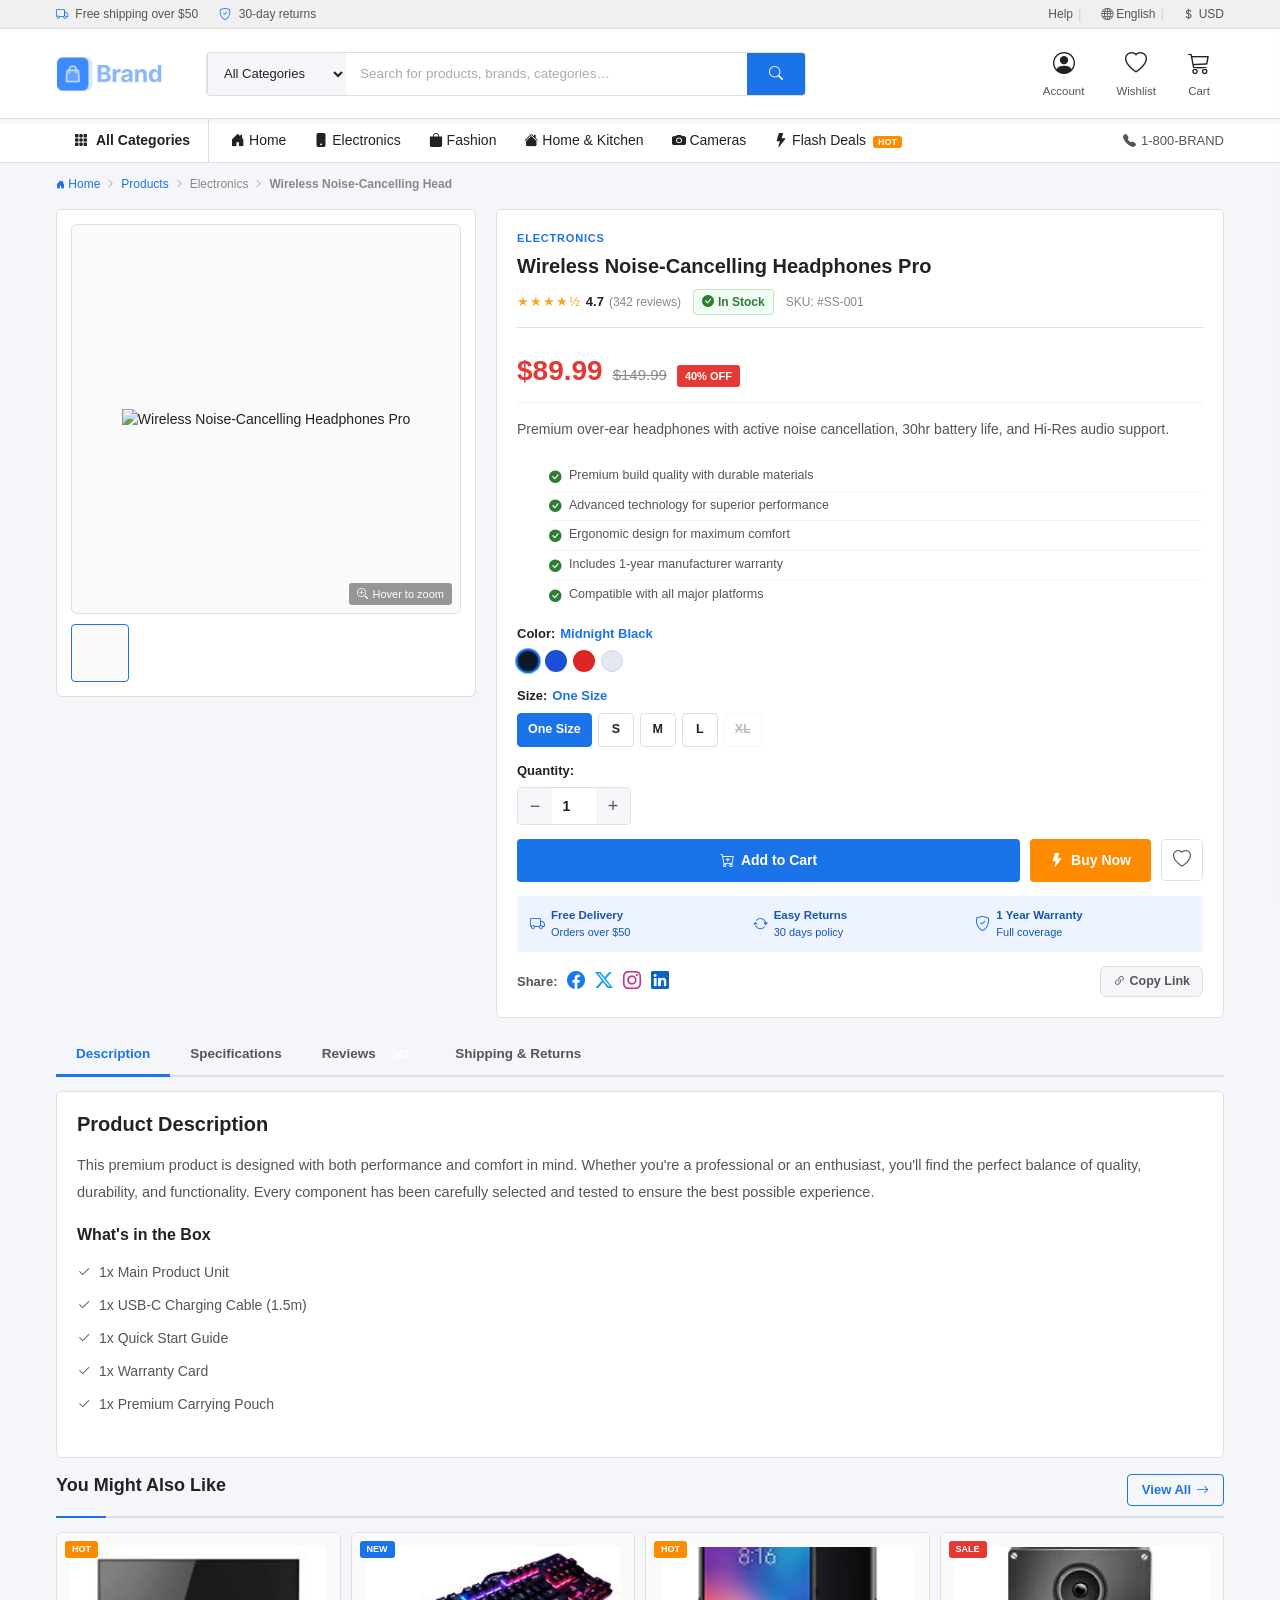
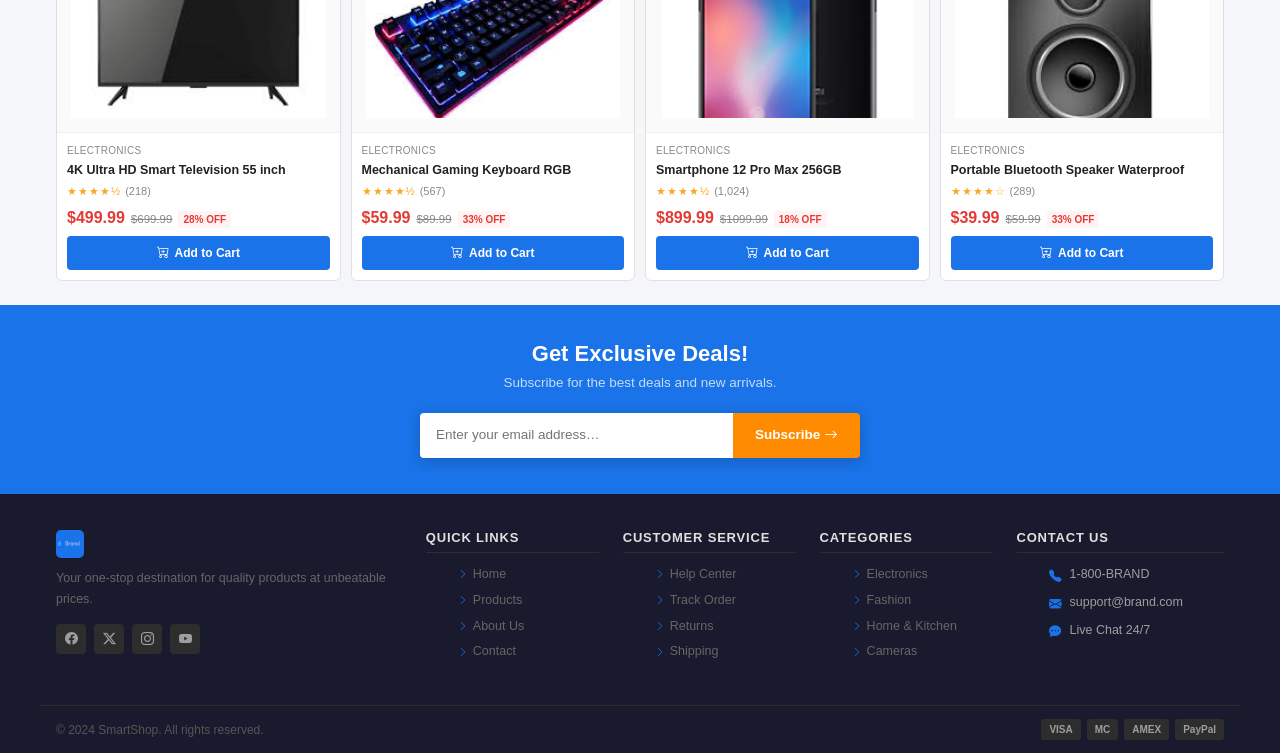
==== product-detail.html @ 27610cb1 "Initial eCommerce project upload" ====
<!DOCTYPE html>
<html lang="en">
<head>
  <meta charset="UTF-8" />
  <meta name="viewport" content="width=device-width, initial-scale=1.0" />
  <title>Product Detail – Brand</title>

  <link rel="stylesheet"
        href="https://cdn.jsdelivr.net/npm/bootstrap@5.3.2/dist/css/bootstrap.min.css" />
  <link rel="stylesheet"
        href="https://cdn.jsdelivr.net/npm/bootstrap-icons@1.11.3/font/bootstrap-icons.min.css" />
  <link rel="preconnect" href="https://fonts.googleapis.com" />
  <link href="https://fonts.googleapis.com/css2?family=Poppins:wght@700;800;900&family=Nunito:wght@400;500;600;700;800&display=swap"
        rel="stylesheet" />
  <link rel="stylesheet" href="css/style.css" />
</head>
<body data-page="detail">

  <!-- Toast & Cart Sidebar -->
  <div class="toast-container" id="toastContainer"></div>
  <div class="cart-overlay" id="cartOverlay"></div>
  <aside class="cart-sidebar" id="cartSidebar">
    <div class="cart-header">
      <h3><i class="bi bi-cart3"></i> Shopping Cart</h3>
      <button class="close-cart" id="closeCartBtn"><i class="bi bi-x-lg"></i></button>
    </div>
    <div class="cart-items" id="cartItems"></div>
    <div class="cart-footer">
      <div class="cart-subtotal">
        <span>Subtotal</span>
        <span id="cartSubtotal">$0.00</span>
      </div>
      <button class="checkout-btn"><i class="bi bi-lock-fill"></i> Secure Checkout</button>
      <button class="continue-shopping">← Continue Shopping</button>
    </div>
  </aside>

  <!-- TOP BAR -->
  <div class="top-bar">
    <div class="container-fluid">
      <div class="top-bar-left">
        <span><i class="bi bi-truck"></i> Free shipping over $50</span>
        <span><i class="bi bi-shield-check"></i> 30-day returns</span>
      </div>
      <div class="top-bar-right">
        <a href="#">Help</a>
        <span class="divider">|</span>
        <a href="#"><i class="bi bi-globe"></i> English</a>
        <span class="divider">|</span>
        <a href="#"><i class="bi bi-currency-dollar"></i> USD</a>
      </div>
    </div>
  </div>

  <!-- HEADER -->
  <header class="main-header">
    <div class="header-inner">
      <a href="index.html" class="logo">
         <img src="assets/icons/logo.png" alt="Brand"
           onerror="this.style.display='none'; this.nextElementSibling.style.display='flex';" />
      </a>
      <div class="header-search">
        <div class="search-wrap">
          <select class="search-category">
            <option>All Categories</option>
            <option>Electronics</option>
            <option>Fashion</option>
            <option>Home &amp; Kitchen</option>
          </select>
          <input type="text" id="headerSearch"
                 placeholder="Search for products, brands, categories…" />
          <button class="search-btn"><i class="bi bi-search"></i></button>
        </div>
      </div>
      <div class="header-actions">
        <a href="#" class="header-action-btn"><i class="bi bi-person-circle"></i><span>Account</span></a>
        <button class="header-action-btn" style="position:relative">
          <i class="bi bi-heart"></i><span>Wishlist</span>
          <span class="badge-count wishlist-count" style="display:none">0</span>
        </button>
        <button class="header-action-btn" id="cartBtn" style="position:relative">
          <i class="bi bi-cart3"></i><span>Cart</span>
          <span class="badge-count cart-count" style="display:none">0</span>
        </button>
      </div>
    </div>
  </header>

  <!-- NAV BAR -->
  <nav class="nav-bar">
    <div class="container-fluid">
      <div class="all-categories-btn"><i class="bi bi-grid-3x3-gap-fill"></i> All Categories</div>
      <div class="nav-links">
        <a href="index.html"><i class="bi bi-house-door-fill"></i> Home</a>
        <a href="products.html"><i class="bi bi-phone-fill"></i> Electronics</a>
        <a href="products.html"><i class="bi bi-bag-fill"></i> Fashion</a>
        <a href="products.html"><i class="bi bi-house-fill"></i> Home &amp; Kitchen</a>
        <a href="products.html"><i class="bi bi-camera-fill"></i> Cameras</a>
        <a href="products.html"><i class="bi bi-lightning-fill"></i> Flash Deals <span class="badge-new">HOT</span></a>
      </div>
      <div class="nav-bar-right">
        <i class="bi bi-telephone-fill"></i><span>1-800-BRAND</span>
      </div>
    </div>
  </nav>

  <!-- BREADCRUMB -->
  <div class="breadcrumb-wrap">
    <div class="breadcrumb">
      <a href="index.html"><i class="bi bi-house-door-fill"></i> Home</a>
      <i class="bi bi-chevron-right"></i>
      <a href="products.html">Products</a>
      <i class="bi bi-chevron-right"></i>
      <span id="detailCategory">Electronics</span>
      <i class="bi bi-chevron-right"></i>
      <span id="breadcrumbTitle" style="color:var(--text-dark);font-weight:600">Product</span>
    </div>
  </div>

  <!-- ================================================
       PRODUCT DETAIL LAYOUT
       ================================================ -->
  <div class="detail-layout">

    <!-- ======= LEFT: PRODUCT GALLERY ======= -->
    <div class="product-gallery">
      <!-- Main Image -->
      <div class="main-image-wrap">
        <img src="assets/product-1.png" alt="Product" id="mainProductImg" />
        <div class="zoom-hint"><i class="bi bi-zoom-in"></i> Hover to zoom</div>
      </div>
      <!--
        HOW TO USE REAL IMAGES:
        Replace the div#mainProductImg with:
        <img src="images/product-1.jpg" alt="Product" id="mainProductImg" />
        And thumb items too.
      -->

      <!-- Thumbnail Row -->
      <div class="thumb-item active" id="thumbMain">
    <img id="thumbImg" src="" alt="">
</div>
    </div>

    <!-- ======= RIGHT: PRODUCT INFO ======= -->
    <div class="product-info-panel">

      <!-- Category + Title -->
      <div class="detail-category" id="detailCategory">Electronics</div>
      <h1 class="detail-title" id="detailTitle">Loading product…</h1>

      <!-- Meta: Rating + Stock + SKU -->
      <div class="detail-meta">
        <div class="detail-rating">
          <span class="stars" id="detailStars">★★★★★</span>
          <strong class="rating-score" id="detailRatingScore">4.7</strong>
          <span class="rating-count" id="detailRatingCount">(342 reviews)</span>
        </div>
        <span class="in-stock-badge" id="stockBadge">
          <i class="bi bi-check-circle-fill"></i> In Stock
        </span>
        <span class="sku-text">SKU: #SS-001</span>
      </div>

      <!-- Price -->
      <div class="detail-price-wrap">
        <span class="detail-price" id="detailPrice">$89.99</span>
        <span class="detail-original" id="detailOriginal">$149.99</span>
        <span class="detail-discount-badge" id="detailDiscount">40% OFF</span>
      </div>

      <!-- Product Description -->
      <p id="detailDescription"
         style="font-size:14px;color:var(--text-mid);line-height:1.8;margin-bottom:20px">
        Premium product description loading…
      </p>

      <!-- Key Features -->
      <ul class="product-features">
        <li><i class="bi bi-check-circle-fill"></i> Premium build quality with durable materials</li>
        <li><i class="bi bi-check-circle-fill"></i> Advanced technology for superior performance</li>
        <li><i class="bi bi-check-circle-fill"></i> Ergonomic design for maximum comfort</li>
        <li><i class="bi bi-check-circle-fill"></i> Includes 1-year manufacturer warranty</li>
        <li><i class="bi bi-check-circle-fill"></i> Compatible with all major platforms</li>
      </ul>

      <!-- Color Options -->
      <div class="option-group">
        <div class="option-label">
          Color: <span>Midnight Black</span>
        </div>
        <div class="color-options">
          <div class="color-dot active" style="background:#0f172a" title="Midnight Black"></div>
          <div class="color-dot" style="background:#1d4ed8" title="Navy Blue"></div>
          <div class="color-dot" style="background:#dc2626" title="Cardinal Red"></div>
          <div class="color-dot" style="background:#e2e8f0;border:1px solid #cbd5e1" title="Pearl White"></div>
        </div>
      </div>

      <!-- Size Options -->
      <div class="option-group">
        <div class="option-label">Size: <span>One Size</span></div>
        <div class="size-options">
          <button class="size-btn active">One Size</button>
          <button class="size-btn">S</button>
          <button class="size-btn">M</button>
          <button class="size-btn">L</button>
          <button class="size-btn unavailable">XL</button>
        </div>
      </div>

      <!-- Quantity -->
      <div class="option-group">
        <div class="option-label">Quantity:</div>
        <div class="qty-selector">
          <button id="qtyMinus">−</button>
          <input type="number" class="qty-display" id="qtyDisplay" value="1" min="1" max="99" readonly />
          <button id="qtyPlus">+</button>
        </div>
      </div>

      <!-- Action Buttons -->
      <div class="detail-actions">
        <button class="btn-add-cart" id="detailAddToCart">
          <i class="bi bi-cart-plus"></i> Add to Cart
        </button>
        <button class="btn-buy-now">
          <i class="bi bi-lightning-fill"></i> Buy Now
        </button>
        <button class="btn-wishlist-detail" id="detailWishlist" data-wishlist="1" title="Add to Wishlist">
          <i class="bi bi-heart"></i>
        </button>
      </div>

      <!-- Delivery Info -->
      <div class="delivery-strip">
        <div class="delivery-item">
          <i class="bi bi-truck"></i>
          <div>
            <strong>Free Delivery</strong>
            <span>Orders over $50</span>
          </div>
        </div>
        <div class="delivery-item">
          <i class="bi bi-arrow-repeat"></i>
          <div>
            <strong>Easy Returns</strong>
            <span>30 days policy</span>
          </div>
        </div>
        <div class="delivery-item">
          <i class="bi bi-shield-check"></i>
          <div>
            <strong>1 Year Warranty</strong>
            <span>Full coverage</span>
          </div>
        </div>
      </div>

      <!-- Share -->
      <div style="display:flex;align-items:center;gap:10px;font-size:13px;color:var(--text-mid)">
        <span><strong>Share:</strong></span>
        <a href="#" style="color:#1877f2;font-size:18px"><i class="bi bi-facebook"></i></a>
        <a href="#" style="color:#1da1f2;font-size:18px"><i class="bi bi-twitter-x"></i></a>
        <a href="#" style="color:#c13584;font-size:18px"><i class="bi bi-instagram"></i></a>
        <a href="#" style="color:#0a66c2;font-size:18px"><i class="bi bi-linkedin"></i></a>
        <button onclick="navigator.clipboard.writeText(window.location.href); showToast('Link copied!','info')"
                style="margin-left:auto;border:1.5px solid var(--border);border-radius:6px;padding:5px 12px;font-size:12.5px;font-weight:600;color:var(--text-mid);background:var(--bg)">
          <i class="bi bi-link-45deg"></i> Copy Link
        </button>
      </div>

    </div><!-- /.product-info-panel -->
  </div><!-- /.detail-layout -->

  <!-- ================================================
       TABS: Description / Specs / Reviews
       ================================================ -->
  <div class="detail-tabs">
    <div class="tabs-nav">
      <button class="tab-btn active" data-target="tabDescription">Description</button>
      <button class="tab-btn" data-target="tabSpecs">Specifications</button>
      <button class="tab-btn" data-target="tabReviews">
        Reviews <span id="tabReviewBadge"
                      style="background:var(--primary);color:#fff;font-size:10px;padding:2px 7px;border-radius:10px;margin-left:5px">0</span>
      </button>
      <button class="tab-btn" data-target="tabShipping">Shipping &amp; Returns</button>
    </div>

    <!-- Description Tab -->
    <div class="tab-pane active" id="tabDescription">
      <h3 style="font-family:var(--font-display);font-size:20px;font-weight:800;margin-bottom:16px">
        Product Description
      </h3>
      <p id="descriptionFull"
         style="font-size:14.5px;color:var(--text-mid);line-height:1.9;margin-bottom:18px">
        This premium product is designed with both performance and comfort in mind.
        Whether you're a professional or an enthusiast, you'll find the perfect balance of
        quality, durability, and functionality. Every component has been carefully selected
        and tested to ensure the best possible experience.
      </p>
      <h4 style="font-size:16px;font-weight:800;margin-bottom:12px">What's in the Box</h4>
      <ul style="list-style:none;padding:0">
        <li style="padding:6px 0;font-size:14px;color:var(--text-mid);border-bottom:1px solid var(--border-light);display:flex;align-items:center;gap:8px">
          <i class="bi bi-check2" style="color:var(--success)"></i> 1x Main Product Unit
        </li>
        <li style="padding:6px 0;font-size:14px;color:var(--text-mid);border-bottom:1px solid var(--border-light);display:flex;align-items:center;gap:8px">
          <i class="bi bi-check2" style="color:var(--success)"></i> 1x USB-C Charging Cable (1.5m)
        </li>
        <li style="padding:6px 0;font-size:14px;color:var(--text-mid);border-bottom:1px solid var(--border-light);display:flex;align-items:center;gap:8px">
          <i class="bi bi-check2" style="color:var(--success)"></i> 1x Quick Start Guide
        </li>
        <li style="padding:6px 0;font-size:14px;color:var(--text-mid);border-bottom:1px solid var(--border-light);display:flex;align-items:center;gap:8px">
          <i class="bi bi-check2" style="color:var(--success)"></i> 1x Warranty Card
        </li>
        <li style="padding:6px 0;font-size:14px;color:var(--text-mid);display:flex;align-items:center;gap:8px">
          <i class="bi bi-check2" style="color:var(--success)"></i> 1x Premium Carrying Pouch
        </li>
      </ul>
    </div>

    <!-- Specifications Tab -->
    <div class="tab-pane" id="tabSpecs">
      <h3 style="font-family:var(--font-display);font-size:20px;font-weight:800;margin-bottom:16px">
        Technical Specifications
      </h3>
      <table class="spec-table">
        <tbody id="specsTableBody">
          <!-- Populated by JS -->
        </tbody>
      </table>
    </div>

    <!-- Reviews Tab -->
    <div class="tab-pane" id="tabReviews">
      <!-- Rating Summary -->
      <div class="reviews-summary">
        <div class="reviews-score">
          <div class="big-score">4.7</div>
          <div class="stars">★★★★★</div>
          <div class="total">342 reviews</div>
        </div>
        <div class="rating-bars">
          <div class="rating-bar-row">
            <span style="min-width:20px">5★</span>
            <div class="bar-track"><div class="bar-fill" style="width:72%"></div></div>
            <span>72%</span>
          </div>
          <div class="rating-bar-row">
            <span style="min-width:20px">4★</span>
            <div class="bar-track"><div class="bar-fill" style="width:18%"></div></div>
            <span>18%</span>
          </div>
          <div class="rating-bar-row">
            <span style="min-width:20px">3★</span>
            <div class="bar-track"><div class="bar-fill" style="width:6%;background:#f59e0b"></div></div>
            <span>6%</span>
          </div>
          <div class="rating-bar-row">
            <span style="min-width:20px">2★</span>
            <div class="bar-track"><div class="bar-fill" style="width:2%;background:#f59e0b"></div></div>
            <span>2%</span>
          </div>
          <div class="rating-bar-row">
            <span style="min-width:20px">1★</span>
            <div class="bar-track"><div class="bar-fill" style="width:2%;background:var(--danger)"></div></div>
            <span>2%</span>
          </div>
        </div>
        <div>
          <button style="background:var(--primary);color:#fff;padding:11px 22px;border-radius:8px;font-weight:800;font-size:14px;display:flex;align-items:center;gap:7px">
            <i class="bi bi-pencil-fill"></i> Write a Review
          </button>
        </div>
      </div>

      <!-- Review Cards -->
      <div class="review-card">
        <div class="reviewer-info">
          <div class="reviewer-avatar">AK</div>
          <div>
            <div class="reviewer-name">Ahmed Khan</div>
            <div class="reviewer-date">⭐⭐⭐⭐⭐ · January 15, 2024 · <span style="color:var(--success);font-size:12px"><i class="bi bi-check-circle-fill"></i> Verified Purchase</span></div>
          </div>
        </div>
        <p class="review-text">
          Absolutely love this product! The quality exceeded my expectations. Build quality is superb,
          performance is outstanding. Delivery was fast and packaging was excellent. Highly recommend
          to anyone looking for a reliable purchase. Will definitely buy again from SmartShop!
        </p>
      </div>
      <div class="review-card">
        <div class="reviewer-info">
          <div class="reviewer-avatar" style="background:var(--accent)">SA</div>
          <div>
            <div class="reviewer-name">Sara Ali</div>
            <div class="reviewer-date">⭐⭐⭐⭐⭐ · February 3, 2024 · <span style="color:var(--success);font-size:12px"><i class="bi bi-check-circle-fill"></i> Verified Purchase</span></div>
          </div>
        </div>
        <p class="review-text">
          Great value for money. I was skeptical at first but after using it for a few weeks,
          I can say it's worth every penny. The performance is consistent and the design is sleek.
          Customer support was also very helpful when I had questions.
        </p>
      </div>
      <div class="review-card">
        <div class="reviewer-info">
          <div class="reviewer-avatar" style="background:var(--success)">MR</div>
          <div>
            <div class="reviewer-name">Muhammad Raza</div>
            <div class="reviewer-date">⭐⭐⭐⭐☆ · March 12, 2024 · <span style="color:var(--success);font-size:12px"><i class="bi bi-check-circle-fill"></i> Verified Purchase</span></div>
          </div>
        </div>
        <p class="review-text">
          Very good product overall. Minor setup took a few minutes but after that it works
          perfectly. The battery life is impressive. Taking off one star because the accessories
          could be better, but the main product itself is excellent.
        </p>
      </div>
    </div>

    <!-- Shipping Tab -->
    <div class="tab-pane" id="tabShipping">
      <div style="display:grid;grid-template-columns:1fr 1fr;gap:24px">
        <div>
          <h4 style="font-weight:800;margin-bottom:14px;font-size:17px">
            <i class="bi bi-truck" style="color:var(--primary)"></i> Shipping Information
          </h4>
          <table style="width:100%;border-collapse:collapse;font-size:14px">
            <thead><tr style="background:var(--bg)">
              <th style="padding:10px;text-align:left;border:1px solid var(--border)">Method</th>
              <th style="padding:10px;text-align:left;border:1px solid var(--border)">Delivery Time</th>
              <th style="padding:10px;text-align:left;border:1px solid var(--border)">Cost</th>
            </tr></thead>
            <tbody>
              <tr>
                <td style="padding:10px;border:1px solid var(--border)">Standard</td>
                <td style="padding:10px;border:1px solid var(--border)">5–7 Business Days</td>
                <td style="padding:10px;border:1px solid var(--border);color:var(--success);font-weight:700">Free (over $50)</td>
              </tr>
              <tr>
                <td style="padding:10px;border:1px solid var(--border)">Express</td>
                <td style="padding:10px;border:1px solid var(--border)">2–3 Business Days</td>
                <td style="padding:10px;border:1px solid var(--border)">$9.99</td>
              </tr>
              <tr>
                <td style="padding:10px;border:1px solid var(--border)">Overnight</td>
                <td style="padding:10px;border:1px solid var(--border)">Next Business Day</td>
                <td style="padding:10px;border:1px solid var(--border)">$24.99</td>
              </tr>
            </tbody>
          </table>
        </div>
        <div>
          <h4 style="font-weight:800;margin-bottom:14px;font-size:17px">
            <i class="bi bi-arrow-repeat" style="color:var(--accent)"></i> Returns Policy
          </h4>
          <ul style="list-style:none;padding:0;font-size:14px;color:var(--text-mid)">
            <li style="padding:8px 0;border-bottom:1px solid var(--border-light);display:flex;align-items:flex-start;gap:8px">
              <i class="bi bi-check2-circle" style="color:var(--success);margin-top:2px"></i>
              30-day hassle-free return policy
            </li>
            <li style="padding:8px 0;border-bottom:1px solid var(--border-light);display:flex;align-items:flex-start;gap:8px">
              <i class="bi bi-check2-circle" style="color:var(--success);margin-top:2px"></i>
              Item must be unused and in original packaging
            </li>
            <li style="padding:8px 0;border-bottom:1px solid var(--border-light);display:flex;align-items:flex-start;gap:8px">
              <i class="bi bi-check2-circle" style="color:var(--success);margin-top:2px"></i>
              Free return shipping on defective items
            </li>
            <li style="padding:8px 0;display:flex;align-items:flex-start;gap:8px">
              <i class="bi bi-check2-circle" style="color:var(--success);margin-top:2px"></i>
              Refund processed within 5–7 business days
            </li>
          </ul>
        </div>
      </div>
    </div>
  </div>

  <!-- ================================================
       RELATED PRODUCTS
       ================================================ -->
  <div class="related-section">
    <div class="section-header">
      <h2 class="section-title">You Might Also Like</h2>
      <a href="products.html" class="view-all-btn">View All <i class="bi bi-arrow-right"></i></a>
    </div>
    <div class="products-grid cols-4" id="relatedProducts">
      <!-- Rendered by JS -->
    </div>
  </div>

  <!-- NEWSLETTER -->
  <section class="newsletter-section">
    <div class="newsletter-inner">
      <h2 class="newsletter-title">Get Exclusive Deals!</h2>
      <p class="newsletter-sub">Subscribe for the best deals and new arrivals.</p>
      <form class="newsletter-form" id="newsletterForm">
        <input type="email" placeholder="Enter your email address…" required />
        <button type="submit">Subscribe <i class="bi bi-arrow-right"></i></button>
      </form>
    </div>
  </section>

  <!-- FOOTER -->
  <footer>
    <div class="footer-grid">
      <div class="footer-col">
        <div class="footer-logo">
          <div class="logo-icon">
            <img src="assets/icons/logo.png" alt="Brand"
                 onerror="this.style.display='none'; this.nextElementSibling.style.display='flex';" />
          </div>
          
        </div>
        <p class="footer-desc">Your one-stop destination for quality products at unbeatable prices.</p>
        <div class="footer-social">
          <a href="#" class="social-btn"><i class="bi bi-facebook"></i></a>
          <a href="#" class="social-btn"><i class="bi bi-twitter-x"></i></a>
          <a href="#" class="social-btn"><i class="bi bi-instagram"></i></a>
          <a href="#" class="social-btn"><i class="bi bi-youtube"></i></a>
        </div>
      </div>
      <div class="footer-col">
        <h4>Quick Links</h4>
        <ul>
          <li><a href="index.html"><i class="bi bi-chevron-right"></i> Home</a></li>
          <li><a href="products.html"><i class="bi bi-chevron-right"></i> Products</a></li>
          <li><a href="#"><i class="bi bi-chevron-right"></i> About Us</a></li>
          <li><a href="#"><i class="bi bi-chevron-right"></i> Contact</a></li>
        </ul>
      </div>
      <div class="footer-col">
        <h4>Customer Service</h4>
        <ul>
          <li><a href="#"><i class="bi bi-chevron-right"></i> Help Center</a></li>
          <li><a href="#"><i class="bi bi-chevron-right"></i> Track Order</a></li>
          <li><a href="#"><i class="bi bi-chevron-right"></i> Returns</a></li>
          <li><a href="#"><i class="bi bi-chevron-right"></i> Shipping</a></li>
        </ul>
      </div>
      <div class="footer-col">
        <h4>Categories</h4>
        <ul>
          <li><a href="products.html"><i class="bi bi-chevron-right"></i> Electronics</a></li>
          <li><a href="products.html"><i class="bi bi-chevron-right"></i> Fashion</a></li>
          <li><a href="products.html"><i class="bi bi-chevron-right"></i> Home &amp; Kitchen</a></li>
          <li><a href="products.html"><i class="bi bi-chevron-right"></i> Cameras</a></li>
        </ul>
      </div>
      <div class="footer-col">
        <h4>Contact Us</h4>
        <ul class="footer-contact">
          <li><i class="bi bi-telephone-fill"></i><span>1-800-BRAND</span></li>
          <li><i class="bi bi-envelope-fill"></i><span>support@brand.com</span></li>
          <li><i class="bi bi-chat-dots-fill"></i><span>Live Chat 24/7</span></li>
        </ul>
      </div>
    </div>
    <div class="footer-bottom">
      <span>© 2024 SmartShop. All rights reserved.</span>
      <div class="footer-payment-icons">
        <span class="pay-icon">VISA</span>
        <span class="pay-icon">MC</span>
        <span class="pay-icon">AMEX</span>
        <span class="pay-icon">PayPal</span>
      </div>
    </div>
  </footer>

  <button class="back-to-top" id="backToTop" title="Back to top">
    <i class="bi bi-chevron-up"></i>
  </button>

  <script src="https://cdn.jsdelivr.net/npm/bootstrap@5.3.2/dist/js/bootstrap.bundle.min.js"></script>
  <script src="js/app.js"></script>
</body>
</html>
---- css/style.css ----
:root {
  --blue:         #1a73e8;
  --blue-dark:    #1557b0;
  --blue-nav:     #2563eb;
  --teal:         #00b0a0;
  --teal-dark:    #008f82;
  --orange:       #ff8c00;
  --orange-dark:  #e07800;
  --white:        #ffffff;
  --bg:           #f5f6fa;
  --border:       #e0e0e0;
  --text:         #222222;
  --text-mid:     #555555;
  --text-light:   #888888;
  --sidebar-bg:   #ffffff;
  --header-bg:    #ffffff;
  --nav-bg:       #ffffff;
  --footer-bg:    #1a1a2e;
  --shadow:       0 2px 8px rgba(0,0,0,0.10);
  --radius:       6px;
  --font:         'Segoe UI', Arial, sans-serif;
}

*, *::before, *::after { box-sizing: border-box; margin: 0; padding: 0; }
html { scroll-behavior: smooth; }
body {
  font-family: var(--font);
  background: var(--bg);
  color: var(--text);
  font-size: 14px;
  min-width: 1100px;
}
a { text-decoration: none; color: inherit; }
ul { list-style: none; }
img { max-width: 100%; display: block; }
button { cursor: pointer; border: none; background: none; font-family: inherit; }

/* ============================================================
   TOP BAR
   ============================================================ */
.top-bar {
  background: #f0f0f0;
  border-bottom: 1px solid var(--border);
  font-size: 12px;
  color: var(--text-mid);
  padding: 5px 0;
}
.top-bar .container-fluid {
  max-width: 1200px;
  margin: 0 auto;
  padding: 0 16px;
  display: flex;
  justify-content: space-between;
  align-items: center;
}
.top-bar-left span { margin-right: 18px; }
.top-bar-left i { color: var(--blue); margin-right: 4px; }
.top-bar-right a { color: var(--text-mid); margin-left: 14px; }
.top-bar-right a:hover { color: var(--blue); }
.top-bar-right .divider { color: #ccc; margin: 0 2px; }


/* ============================================================
   HEADER LOGO 
   ============================================================ */
.logo img {
  height: 40px;
  width: auto;
  object-fit: contain;
}
.logo-fallback {
  display: flex;
  align-items: center;
  gap: 8px;
  font-size: 22px;
  font-weight: 800;
  color: var(--blue);
}
.logo-fallback .logo-icon {
  background: var(--blue);
  color: #fff;
  width: 36px; height: 36px;
  border-radius: 8px;
  display: flex; align-items: center; justify-content: center;
  font-size: 18px;
}

/* Header action button image icons */
.header-action-btn img {
  width: 24px;
  height: 24px;
  object-fit: contain;
  margin-bottom: 2px;
}

/* ============================================================
   MAIN HEADER 
   ============================================================ */
.main-header {
  background: var(--white);
  border-bottom: 1px solid var(--border);
  position: sticky;
  top: 0;
  z-index: 1000;
  box-shadow: 0 2px 6px rgba(0,0,0,0.07);
}
.header-inner {
  max-width: 1200px;
  margin: 0 auto;
  padding: 12px 16px;
  display: flex;
  align-items: center;
  gap: 20px;
  min-height: 68px;
}

/* Logo */
.logo {
  display: flex;
  align-items: center;
  gap: 8px;
  font-size: 22px;
  font-weight: 800;
  color: var(--blue);
  white-space: nowrap;
  flex-shrink: 0;
  min-width: 130px;
}
.logo .logo-icon {
  background: var(--blue);
  color: #fff;
  width: 36px; height: 36px;
  border-radius: 8px;
  display: flex; align-items: center; justify-content: center;
  font-size: 18px;
}
/* If using brand image */
.logo img { height: 38px; width: auto; }

/* Search Bar — matches screenshot exactly */
.header-search {
  flex: 1;
  max-width: 600px;
}
.header-search .search-wrap {
  display: flex;
  border: 1.5px solid var(--border);
  border-radius: 4px;
  overflow: hidden;
  background: #fff;
}
.header-search .search-wrap:focus-within {
  border-color: var(--blue);
}
.header-search input {
  flex: 1;
  border: none;
  outline: none;
  padding: 0 14px;
  font-size: 13.5px;
  height: 42px;
  color: var(--text);
  background: #fff;
}
.header-search input::placeholder { color: #aaa; }
.header-search .search-category {
  border: none;
  border-left: 1px solid var(--border);
  background: #f5f6fa;
  padding: 0 12px;
  font-size: 13px;
  color: var(--text);
  outline: none;
  cursor: pointer;
  height: 42px;
  min-width: 120px;
}
.header-search .search-btn {
  background: var(--blue);
  color: #fff;
  font-size: 14px;
  font-weight: 600;
  padding: 0 22px;
  height: 42px;
  cursor: pointer;
  transition: background 0.2s;
  border: none;
  display: flex;
  align-items: center;
  gap: 6px;
}
.header-search .search-btn:hover { background: var(--blue-dark); }

/* Header right action icons */
.header-actions {
  display: flex;
  align-items: center;
  gap: 4px;
  flex-shrink: 0;
  margin-left: auto;
}
.header-action-btn {
  display: flex;
  flex-direction: column;
  align-items: center;
  color: var(--text-mid);
  padding: 6px 14px;
  border-radius: 4px;
  font-size: 11.5px;
  transition: background 0.15s, color 0.15s ;
  position: relative;
  cursor: pointer;
  gap: 3px;
  text-decoration: none;
  border: none;
  background: none;
}
.header-action-btn .hicon {
  font-size: 26px ;
  line-height: 1;
  color: #444;
}
.header-action-btn:hover { background: #f0f4ff; color: var(--blue); }
.header-action-btn i { font-size: 22px; color: var(--text); }
.header-action-btn:hover i { color: var(--blue); }
.header-action-btn .badge-count {
  position: absolute;
  top: 2px; right: 4px;
  background: var(--blue);
  color: #fff;
  font-size: 10px;
  min-width: 16px; height: 16px;
  border-radius: 50%;
  display: flex; align-items: center; justify-content: center;
  font-weight: 700;
}


.header-action-btn:hover .hicon { color: var(--blue); }
.header-action-btn span.label {
  font-size: 11.5px;
  color: var(--text-mid);
  font-weight: 500;
}

/* ============================================================
   NAV BAR
   ============================================================ */
.nav-bar {
  background: #ffffff;
  border-bottom: 1px solid var(--border);
}
.nav-bar .container-fluid {
  max-width: 1200px;
  margin: 0 auto;
  padding: 0 16px;
  display: flex;
  align-items: center;
}
.nav-bar .all-categories-btn {
  background:  #ffffff;
  color: var(--text);
  font-weight: 700;
  font-size: 14px;
  padding: 11px 18px;
  display: flex;
  align-items: center;
  gap: 8px;
  cursor: pointer;
  white-space: nowrap;
  border-right: 1px solid var(--border);
  transition: background 0.2s;
}
.nav-bar .all-categories-btn:hover {
  background: #f0f4ff;
  color: var(--blue);
}
.nav-links {
  display: flex;
  align-items: center;
  flex: 1;
  padding: 0 8px;
}
.nav-links a {
  color: var(--text);
  font-size: 14px;
  font-weight: 500;
  padding: 11px 14px;
  white-space: nowrap;
  transition: background 0.2s;
  border-radius: 2px;
}
.nav-links a:hover {  background: #f0f4ff;
  color: var(--blue); }
.nav-links a.active { color: #fff; background: rgba(255,255,255,0.15); }
.nav-links a .badge-new {
  background: var(--orange);
  color: #fff;
  font-size: 9px;
  padding: 1px 5px;
  border-radius: 3px;
  font-weight: 800;
  margin-left: 3px;
}
.nav-bar-right {
  color: var(--text-mid) ;
  font-size: 13px;
  display: flex;
  align-items: center;
  gap: 5px;
  white-space: nowrap;
}


/* ============================================================
   MAIN CONTENT AREA 
   ============================================================ */
.hero-section {
  max-width: 1200px;
  margin: 0 auto;
  padding: 0 16px;
  display: grid;
  grid-template-columns: 220px 1fr 200px;
  gap: 0;
  min-height: 380px;
  background: var(--bg);
}

/* ============================================================
   LEFT SIDEBAR  
   ============================================================ */
.categories-sidebar {
  background: #ffffff;
  border: none;
  border-right: 1px solid var(--border);
}
.categories-sidebar .cat-header {
  background: var(--blue);
  color: #fff;
  font-size: 13px;
  font-weight: 700;
  padding: 12px 16px;
  display: none;
  align-items: center;
  gap: 8px;
  border-bottom: 1px solid rgba(255,255,255,0.15);
}
.cat-list li a {
  display: flex;
  align-items: center;
  gap: 10px;
  padding: 11px 20px;
  font-size: 14px;
  color: var(--text);
  gap : 0;
  border-bottom: 1px solid #f5f5f5;
  transition: background 0.15s, color 0.15s;
}
.cat-list li a:hover {
  background: #f0f4ff;
  color: var(--blue);
}
.cat-list li a .cat-icon {
  font-size: 16px;
  width: 20px;
  text-align: center;
  flex-shrink: 0;
  display: none;
}
.cat-list li a .cat-label { flex: 1;
font-size: 14px }
.cat-list li a .cat-arrow {
  display: none;
  color: #ccc;
  font-size: 10px;
  margin-left: auto;
}


/* ============================================================
   HERO BANNER  
   ============================================================ */
.hero-banner {
  background: #ffffff;
  display: flex;
  align-items: center;
  justify-content: space-between;
  padding: 0;
  position: relative;
  overflow: hidden;
  cursor: pointer;
  min-height: 380px !important;
  border-top: 1px solid var(--border);
  border-bottom: 1px solid var(--border);
  align-items: stretch 
}


.hero-banner::after {
  display: none;
  content: '';
  position: absolute;
  inset: 0;
  background: linear-gradient(
    to right,
    rgba(255,255,255,0.82) 0%,
    rgba(255,255,255,0.55) 45%,
    rgba(255,255,255,0.0)  100%
  );
  z-index: 1;
  pointer-events: none;
  
}
.hero-banner::before {
  content: '';
  position: absolute;
  right: -40px; top: -40px;
  width: 260px; height: 260px;
  background: rgba(255,255,255,0.08);
  border-radius: 50%;
}

.hero-banner .hero-text {
  padding: 50px 40px;
  display: flex;
  flex-direction: column;
  align-items: flex-start;
  justify-content: center;
  width: 100%;
}
.hero-text { position: relative; z-index: 2; }
.hero-badge {
  display: inline-block;
  font-size: 15px;
  font-weight: 500;
  color: #444;
  letter-spacing: 2px;
  text-transform: uppercase;
  margin-bottom: 8px;
}
.hero-title {
  font-size: 42px;
  font-weight: 900;
  color: #111;
  line-height: 1.15;
  margin-bottom: 28px;
}
.hero-title .hero-sub-title {
  display: block;
  color: var(--blue-dark);
  font-size: 32px;
  font-style: italic;
}
.hero-sub {
  color: #333;
  font-size: 13.5px;
  margin-bottom: 24px;
}

.hero-cta {
  position: relative;
  z-index: 3;
  display: inline-flex;
  align-items: center;
  gap: 8px;
  background: rgba(255,255,255,0.92);
  color: #111;
  font-weight: 600;
  font-size: 15px;
  padding: 11px 30px;
  border-radius: 4px;
  border: 1.5px solid #bbb;
  cursor: pointer;
  transition: border-color 0.2s, background 0.2s;
  
}
.hero-cta:hover {
  border-color: var(--blue);
  color: var(--blue) ;
  background: #fff;
  box-shadow: 0 2px 10px rgba(0,0,0,0.15);
}
.hero-image {
  position: absolute;
  z-index: 0;
  flex-shrink: 0;
}
.hero-banner .hero-image {
  
  inset: 0;
  width: 100%;
  height: 100%;
  padding: 0;
  
}
.hero-image img {
  max-height: none;
  object-fit: cover;
  filter: drop-shadow(2px 6px 14px rgba(0,0,0,0.18));
  width: 100%;
  height: 100%;
  object-position: center right;
  display: block;
}
.hero-banner .hero-image img {
  width: 100%;
  height: 100%;
  max-height: none;
  object-fit: cover;
  object-position: center right;
  display: block;
}

.hero-img-placeholder {
  width: 200px; height: 200px;
  display: flex; align-items: center; justify-content: center;
  font-size: 90px;
  animation: floatY 3s ease-in-out infinite;
}
@keyframes floatY {
  0%, 100% { transform: translateY(0); }
  50%       { transform: translateY(-10px); }
}
.hero-dots {
  position: absolute;
  bottom: 14px; left: 50%;
  transform: translateX(-50%);
  display: none; gap: 6px;
}
.hero-dots .dot {
  width: 8px; height: 8px;
  border-radius: 50%;
  background: rgba(0,0,0,0.2);
  cursor: pointer;
}
.hero-dots .dot.active {
  background: var(--blue);
  width: 22px;
  border-radius: 4px;
}

/* ============================================================
   RIGHT PANEL  (login box + hot deals + new arrivals)
   ============================================================ */
.hero-right {
  display: flex;
  flex-direction: column;
  border: 1px solid var(--border);
  border-left: none;
}

/* Login Box */
.login-box {
  background: var(--white);
  padding: 16px;
  border-bottom: 1px solid var(--border);
  flex-shrink: 0;
}
.login-box .fb-btn {
  width: 100%;
  background: #1877f2;
  color: #fff;
  font-size: 13px;
  font-weight: 600;
  padding: 9px 12px;
  border-radius: 4px;
  display: flex;
  align-items: center;
  gap: 8px;
  justify-content: center;
  margin-bottom: 8px;
  cursor: pointer;
  transition: background 0.2s;
  border: none;
}
.login-box .fb-btn:hover { background: #145dbf; }
.login-box .login-btn {
  width: 100%;
  background: var(--white);
  color: var(--text);
  font-size: 13px;
  font-weight: 600;
  padding: 8px 12px;
  border-radius: 4px;
  border: 1.5px solid var(--border);
  cursor: pointer;
  transition: border-color 0.2s, background 0.2s;
  margin-bottom: 8px;
}
.login-box .login-btn:hover { border-color: var(--blue); background: #f0f4ff; }
.login-box .register-text {
  font-size: 11.5px;
  color: var(--text-light);
  text-align: center;
}
.login-box .register-text a { color: var(--blue); }

/* Hot Deals box (orange) */
.mini-banner {
  padding: 14px;
  flex: 1;
  position: relative;
  overflow: hidden;
  cursor: pointer;
  transition: filter 0.2s;
}
.mini-banner:hover { filter: brightness(1.05); }
.mini-banner-orange { background: var(--orange); }
.mini-banner-teal   { background: var(--teal); border-top: 1px solid rgba(255,255,255,0.2); }

.mini-banner .mb-label {
  font-size: 10px;
  font-weight: 800;
  text-transform: uppercase;
  letter-spacing: 1px;
  color: rgba(255,255,255,0.9);
  display: flex;
  align-items: center;
  gap: 5px;
  margin-bottom: 6px;
}
.mini-banner .mb-title {
  color: #fff;
  font-size: 14px;
  font-weight: 700;
  line-height: 1.3;
  margin-bottom: 8px;
}
.mini-banner .mb-link {
  color: rgba(255,255,255,0.9);
  font-size: 12px;
  text-decoration: underline;
  cursor: pointer;
}
.mini-banner .mb-icon {
  position: absolute;
  right: 8px; bottom: 4px;
  font-size: 34px;
  opacity: 0.2;
}

/* ============================================================
   TRUST/FEATURES BAR
   ============================================================ */
.features-bar {
  background: var(--white);
  border-top: 1px solid var(--border);
  border-bottom: 1px solid var(--border);
  padding: 12px 0;
}
.features-bar .container-fluid {
  max-width: 1200px;
  margin: 0 auto;
  padding: 0 16px;
  display: flex;
  justify-content: space-around;
  align-items: center;
}
.feature-item {
  display: flex;
  align-items: center;
  gap: 10px;
}
.feature-item .feat-icon {
  font-size: 26px;
  color: var(--blue);
}
.feature-item .feat-text strong {
  display: block;
  font-size: 13px;
  font-weight: 700;
  color: var(--text);
}
.feature-item .feat-text span {
  font-size: 11.5px;
  color: var(--text-light);
}
.feature-divider {
  width: 1px;
  height: 36px;
  background: var(--border);
}

/* ============================================================
   SECTION WRAPPERS
   ============================================================ */
.section-wrap {
  max-width: 1200px;
  margin: 18px auto 0;
  padding: 0 16px;
}
.section-header {
  display: flex;
  align-items: center;
  justify-content: space-between;
  margin-bottom: 14px;
  padding-bottom: 10px;
  border-bottom: 2px solid var(--border);
  position: relative;
}
.section-header::after {
  content: '';
  position: absolute;
  bottom: -2px; left: 0;
  width: 50px; height: 2px;
  background: var(--blue);
}
.section-title {
  font-size: 18px;
  font-weight: 700;
  color: var(--text);
}
.section-title::before { display: none; }
.view-all-btn {
  display: inline-flex;
  align-items: center;
  gap: 5px;
  color: var(--blue);
  font-size: 13px;
  font-weight: 600;
  padding: 5px 14px;
  border: 1.5px solid var(--blue);
  border-radius: 4px;
  transition: background 0.2s, color 0.2s;
}
.view-all-btn:hover { background: var(--blue); color: #fff; }

/* Category tabs */
.category-tabs {
  display: flex;
  gap: 4px;
  align-items: center;
}
.cat-tab {
  padding: 5px 12px;
  border-radius: 3px;
  font-size: 12.5px;
  font-weight: 600;
  cursor: pointer;
  border: 1.5px solid var(--border);
  color: var(--text-mid);
  background: var(--white);
  transition: all 0.15s;
}
.cat-tab:hover  { border-color: var(--blue); color: var(--blue); }
.cat-tab.active { background: var(--blue); border-color: var(--blue); color: #fff; }

/* ============================================================
   PRODUCT GRID & CARDS
   ============================================================ */
.products-grid {
  display: grid;
  grid-template-columns: repeat(5, 1fr);
  gap: 10px;
}
.products-grid.cols-4 { grid-template-columns: repeat(4, 1fr); }
.products-grid.cols-3 { grid-template-columns: repeat(3, 1fr); }

.product-card {
  background: var(--white);
  border: 1px solid var(--border);
  border-radius: var(--radius);
  overflow: hidden;
  display: flex;
  flex-direction: column;
  transition: box-shadow 0.2s, border-color 0.2s, transform 0.2s;
  position: relative;
  cursor: pointer;
}
.product-card:hover {
  box-shadow: 0 4px 18px rgba(0,0,0,0.12);
  border-color: #b0c4f5;
  transform: translateY(-3px);
}
.card-badges {
  position: absolute;
  top: 8px; left: 8px;
  display: flex;
  flex-direction: column;
  gap: 3px;
  z-index: 2;
}
.card-badge {
  font-size: 9px;
  font-weight: 700;
  padding: 2px 7px;
  border-radius: 3px;
  text-transform: uppercase;
}
.badge-sale { background: #e53935; color: #fff; }
.badge-new  { background: var(--blue); color: #fff; }
.badge-hot  { background: var(--orange); color: #fff; }
.badge-out  { background: #9e9e9e; color: #fff; }

.wishlist-btn {
  position: absolute;
  top: 8px; right: 8px;
  z-index: 2;
  width: 28px; height: 28px;
  background: #fff;
  border-radius: 50%;
  border: 1px solid var(--border);
  display: flex; align-items: center; justify-content: center;
  font-size: 13px;
  color: #ccc;
  transition: all 0.2s;
  opacity: 0;
  box-shadow: var(--shadow);
}
.product-card:hover .wishlist-btn { opacity: 1; }
.wishlist-btn:hover, .wishlist-btn.active { color: #e53935; border-color: #e53935; opacity: 1; }

.card-image {
  background: #fafafa;
  aspect-ratio: 1/1;
  width: 100% !important;
  height: 200px !important;
  padding: 0 !important;
  display: flex !important; align-items: center !important; justify-content: center !important;
  padding: 14px !important;
  border-bottom: 1px solid #f0f0f0;
  overflow: hidden !important;
}
.card-image img {
  width: 100% !important;
  height: 100% !important;
  max-height: none !important;
  object-fit: cover !important;
  object-position: center !important;
  display: block !important;
  transition: transform 0.3s ease;
}
.product-card:hover .card-image img { transform: scale(1.06); }
.img-placeholder {
  background: #f8f8f8;
  font-size: 60px ;
  color: #ddd;
  width: 100%; height: 200px;
  display: flex; align-items: center; justify-content: center-;
  transition: transform 0.3s;
}
.product-card:hover .img-placeholder { transform: scale(1.06); }

.card-body {
  padding: 10px 10px 6px;
  flex: 1;
  display: flex;
  flex-direction: column;
  gap: 4px;
}
.card-category {
  font-size: 10px;
  color: var(--text-light);
  text-transform: uppercase;
  letter-spacing: 0.3px;
}
.card-title {
  font-size: 12.5px;
  font-weight: 600;
  color: var(--text);
  line-height: 1.4;
  display: -webkit-box;
  -webkit-line-clamp: 2;
  -webkit-box-orient: vertical;
  overflow: hidden;
}
.card-rating {
  display: flex;
  align-items: center;
  gap: 4px;
  font-size: 11px;
}
.stars { color: #f9a825; letter-spacing: 1px; font-size: 11px; }
.rating-count { color: var(--text-light); }
.card-price {
  display: flex;
  align-items: baseline;
  gap: 6px;
  margin-top: 2px;
}
.price-current {
  font-size: 16px;
  font-weight: 800;
  color: #e53935;
}
.price-original {
  font-size: 11.5px;
  color: var(--text-light);
  text-decoration: line-through;
}
.price-discount {
  font-size: 10px;
  color: #e53935;
  font-weight: 700;
  background: #fff3f3;
  padding: 1px 5px;
  border-radius: 3px;
}
.card-footer-action { padding: 0 10px 10px; }
.add-to-cart-btn {
  width: 100%;
  background: var(--blue);
  color: #fff;
  font-size: 12px;
  font-weight: 700;
  padding: 8px 0;
  border-radius: 4px;
  display: flex; align-items: center; justify-content: center;
  gap: 6px;
  transition: background 0.2s;
  border: none;
}
.add-to-cart-btn:hover { background: var(--blue-dark); }
.add-to-cart-btn.added { background: #2e7d32; }
.add-to-cart-btn.out-of-stock { background: #bdbdbd; cursor: not-allowed; }

/* ============================================================
   PROMO BANNERS
   ============================================================ */
.promo-grid {
  display: grid;
  grid-template-columns: 1fr 1fr 1fr;
  gap: 12px;
}
.promo-banner {
  border-radius: var(--radius);
  padding: 20px;
  display: flex;
  justify-content: space-between;
  align-items: center;
  overflow: hidden;
  position: relative;
  min-height: 110px;
  cursor: pointer;
  transition: transform 0.2s, box-shadow 0.2s;
}
.promo-banner:hover { transform: translateY(-2px); box-shadow: 0 6px 20px rgba(0,0,0,0.12); }
.promo-banner-1 { background: linear-gradient(135deg, #1557b0, #1a73e8); }
.promo-banner-2 { background: linear-gradient(135deg, #b71c1c, #e53935); }
.promo-banner-3 { background: linear-gradient(135deg, #1b5e20, #2e7d32); }
.promo-text { position: relative; z-index: 1; }
.promo-label { color: rgba(255,255,255,0.75); font-size: 10px; text-transform: uppercase; letter-spacing: 1px; font-weight: 700; margin-bottom: 4px; }
.promo-title { color: #fff; font-size: 17px; font-weight: 800; line-height: 1.2; margin-bottom: 8px; }
.promo-cta { display: inline-flex; align-items: center; gap: 5px; background: rgba(255,255,255,0.2); color: #fff; font-size: 12px; font-weight: 700; padding: 5px 12px; border-radius: 3px; border: 1px solid rgba(255,255,255,0.35); transition: background 0.2s; }
.promo-cta:hover { background: rgba(255,255,255,0.35); }
.promo-icon { font-size: 50px; opacity: 0.22; position: absolute; right: 10px; bottom: -4px; }

.wide-promo { display: grid; grid-template-columns: 1fr 1fr; gap: 12px; }
.wide-promo-card {
  border-radius: var(--radius);
  padding: 24px 28px;
  display: flex;
  justify-content: space-between;
  align-items: center;
  position: relative;
  overflow: hidden;
  min-height: 130px;
  cursor: pointer;
  transition: transform 0.2s, box-shadow 0.2s;
}
.wide-promo-card:hover { transform: translateY(-2px); box-shadow: 0 6px 20px rgba(0,0,0,0.12); }
.wide-promo-card-1 { background: linear-gradient(135deg, #e65100, #ff6d00); }
.wide-promo-card-2 { background: linear-gradient(135deg, #0d47a1, #1976d2); }
.wide-promo-card .wp-label { color: rgba(255,255,255,0.7); font-size: 11px; text-transform: uppercase; letter-spacing: 1px; font-weight: 600; margin-bottom: 5px; }
.wide-promo-card .wp-title { color: #fff; font-size: 20px; font-weight: 800; line-height: 1.2; margin-bottom: 12px; }
.wide-promo-card .wp-cta { background: rgba(255,255,255,0.2); color: #fff; font-weight: 800; font-size: 12.5px; padding: 8px 16px; border-radius: 4px; display: inline-flex; align-items: center; gap: 6px; border: 1.5px solid rgba(255,255,255,0.4); transition: background 0.2s; }
.wide-promo-card .wp-cta:hover { background: rgba(255,255,255,0.35); }
.wide-promo-card .wp-img { font-size: 65px; opacity: 0.2; position: absolute; right: 18px; top: 50%; transform: translateY(-50%); }

/* ============================================================
   NEWSLETTER
   ============================================================ */
.newsletter-section {
  background: var(--blue);
  padding: 36px 0;
  margin-top: 24px;
}
.newsletter-inner {
  max-width: 580px;
  margin: 0 auto;
  text-align: center;
  padding: 0 16px;
}
.newsletter-title { font-size: 22px; font-weight: 800; color: #fff; margin-bottom: 6px; }
.newsletter-sub { color: rgba(255,255,255,0.75); font-size: 13.5px; margin-bottom: 20px; }
.newsletter-form {
  display: flex;
  border-radius: 4px;
  overflow: hidden;
  max-width: 440px;
  margin: 0 auto;
  box-shadow: 0 3px 14px rgba(0,0,0,0.2);
}
.newsletter-form input {
  flex: 1; border: none; outline: none;
  padding: 12px 16px; font-size: 13.5px;
  background: #fff; color: var(--text);
}
.newsletter-form button {
  background: var(--orange); color: #fff;
  font-weight: 800; font-size: 13.5px;
  padding: 12px 22px; white-space: nowrap;
  transition: background 0.2s; border: none; cursor: pointer;
}
.newsletter-form button:hover { background: var(--orange-dark); }
.newsletter-note { color: rgba(255,255,255,0.45); font-size: 11px; margin-top: 10px; }

/* ============================================================
   FOOTER
   ============================================================ */
footer {
  background: var(--footer-bg);
  color: #9e9e9e;
  padding-top: 36px;
  margin-top: 0;
}
.footer-grid {
  display: grid;
  grid-template-columns: 2fr 1fr 1fr 1fr 1.2fr;
  gap: 24px;
  max-width: 1200px;
  margin: 0 auto;
  padding: 0 16px 28px;
}
.footer-col .footer-logo {
  display: flex; align-items: center; gap: 8px;
  color: #fff; font-size: 18px; font-weight: 800; margin-bottom: 10px;
}
.footer-col .footer-logo .logo-icon {
  background: var(--blue); width: 28px; height: 28px;
  border-radius: 5px; display: flex; align-items: center; justify-content: center; font-size: 14px;
}
.footer-desc { font-size: 12.5px; line-height: 1.7; color: #666; margin-bottom: 14px; }
.footer-social { display: flex; gap: 8px; }
.social-btn {
  width: 30px; height: 30px; border-radius: 4px;
  background: #2d2d2d; color: #9e9e9e;
  display: flex; align-items: center; justify-content: center;
  font-size: 13px; transition: background 0.2s, color 0.2s;
}
.social-btn:hover { background: var(--blue); color: #fff; }
.footer-col h4 {
  color: #e0e0e0; font-size: 13px; font-weight: 700;
  margin-bottom: 12px; text-transform: uppercase;
  letter-spacing: 0.8px; padding-bottom: 7px; border-bottom: 1px solid #2d2d2d;
}
.footer-col ul li { margin-bottom: 7px; }
.footer-col ul li a { color: #666; font-size: 12.5px; transition: color 0.15s; display: flex; align-items: center; gap: 5px; }
.footer-col ul li a:hover { color: #e0e0e0; }
.footer-col ul li a i { font-size: 10px; color: var(--blue); }
.footer-contact li { display: flex; gap: 8px; align-items: flex-start; margin-bottom: 9px; font-size: 12.5px; }
.footer-contact li i { color: var(--blue); margin-top: 2px; flex-shrink: 0; }
.footer-bottom {
  border-top: 1px solid #2d2d2d; padding: 13px 16px;
  display: flex; justify-content: space-between; align-items: center;
  max-width: 1200px; margin: 0 auto; font-size: 12px; color: #555;
}
.footer-payment-icons { display: flex; gap: 6px; align-items: center; }
.pay-icon { background: #2d2d2d; border-radius: 3px; padding: 3px 8px; font-size: 10px; font-weight: 700; color: #9e9e9e; }

/* ============================================================
   CART SIDEBAR
   ============================================================ */
.cart-overlay {
  position: fixed; inset: 0; background: rgba(0,0,0,0.45);
  z-index: 2000; opacity: 0; pointer-events: none; transition: opacity 0.3s;
}
.cart-overlay.active { opacity: 1; pointer-events: all; }
.cart-sidebar {
  position: fixed; top: 0; right: -380px;
  width: 360px; height: 100vh;
  background: var(--white); z-index: 2001;
  display: flex; flex-direction: column;
  box-shadow: -4px 0 20px rgba(0,0,0,0.14);
  transition: right 0.3s ease;
}
.cart-sidebar.open { right: 0; }
.cart-header {
  display: flex; justify-content: space-between; align-items: center;
  padding: 14px 16px; background: var(--blue);
  border-bottom: 2px solid var(--blue-dark);
}
.cart-header h3 { font-size: 16px; font-weight: 800; color: #fff; display: flex; align-items: center; gap: 7px; }
.close-cart {
  width: 30px; height: 30px; border-radius: 50%;
  background: rgba(255,255,255,0.15); color: #fff;
  display: flex; align-items: center; justify-content: center; font-size: 16px;
  transition: background 0.2s; cursor: pointer;
}
.close-cart:hover { background: rgba(255,255,255,0.28); }
.cart-items { flex: 1; overflow-y: auto; padding: 12px 14px; }
.cart-empty { text-align: center; padding: 44px 20px; color: var(--text-light); }
.cart-empty i { font-size: 42px; opacity: 0.3; display: block; margin-bottom: 10px; }
.cart-item { display: flex; gap: 10px; padding: 10px 0; border-bottom: 1px solid #f0f0f0; align-items: flex-start; }
.cart-item-img { width: 56px; height: 56px; border-radius: 5px; background: var(--bg); display: flex; align-items: center; justify-content: center; font-size: 22px; flex-shrink: 0; border: 1px solid var(--border); }
.cart-item-info { flex: 1; }
.cart-item-name { font-size: 12.5px; font-weight: 600; color: var(--text); margin-bottom: 3px; }
.cart-item-price { font-size: 14px; font-weight: 800; color: #e53935; }
.cart-item-qty { display: flex; align-items: center; gap: 6px; margin-top: 5px; }
.qty-btn { width: 22px; height: 22px; border: 1px solid var(--border); border-radius: 3px; display: flex; align-items: center; justify-content: center; font-size: 14px; font-weight: 700; color: var(--text-mid); cursor: pointer; background: var(--bg); transition: all 0.15s; }
.qty-btn:hover { border-color: var(--blue); color: var(--blue); }
.qty-val { font-size: 13px; font-weight: 700; min-width: 18px; text-align: center; }
.remove-item { color: #ccc; font-size: 14px; cursor: pointer; padding: 3px; transition: color 0.15s; }
.remove-item:hover { color: #e53935; }
.cart-footer { padding: 12px 14px; border-top: 1px solid var(--border); background: #fafafa; }
.cart-subtotal { display: flex; justify-content: space-between; margin-bottom: 10px; font-size: 14px; font-weight: 700; }
.cart-subtotal span:last-child { font-size: 17px; font-weight: 800; color: #e53935; }
.checkout-btn { width: 100%; background: var(--blue); color: #fff; font-weight: 800; font-size: 14px; padding: 11px; border-radius: 4px; display: flex; align-items: center; justify-content: center; gap: 7px; transition: background 0.2s; cursor: pointer; border: none; }
.checkout-btn:hover { background: var(--blue-dark); }
.continue-shopping { display: block; text-align: center; color: var(--blue); font-size: 12.5px; font-weight: 600; margin-top: 8px; cursor: pointer; }

/* ============================================================
   TOAST
   ============================================================ */
.toast-container { position: fixed; bottom: 22px; right: 22px; z-index: 9999; display: flex; flex-direction: column; gap: 8px; pointer-events: none; }
.toast { background: #222; color: #fff; padding: 10px 16px; border-radius: 5px; font-size: 13px; font-weight: 600; display: flex; align-items: center; gap: 8px; box-shadow: 0 4px 18px rgba(0,0,0,0.18); animation: slideIn 0.3s ease, fadeOut 0.4s ease 2.4s forwards; pointer-events: all; }
.toast.success { border-left: 3px solid #2e7d32; }
.toast.info    { border-left: 3px solid var(--blue); }
.toast i { font-size: 16px; }
.toast.success i { color: #66bb6a; }
.toast.info    i { color: #64b5f6; }
@keyframes slideIn  { from { transform: translateX(70px); opacity: 0; } to { transform: translateX(0); opacity: 1; } }
@keyframes fadeOut  { to { opacity: 0; transform: translateY(6px); } }

/* ============================================================
   PRODUCT LISTING PAGE
   ============================================================ */
.page-hero {
  background: linear-gradient(135deg, #1557b0, var(--blue));
  padding: 24px 16px;
  color: #fff;
  display: flex;
  align-items: center;
  justify-content: space-between;
  max-width: 100%;
}
.page-hero h1 { font-size: 22px; font-weight: 800; margin-bottom: 4px; }
.page-hero p  { color: rgba(255,255,255,0.75); font-size: 13px; }

.shop-layout {
  max-width: 1200px;
  margin: 16px auto;
  padding: 0 16px;
  display: grid;
  grid-template-columns: 215px 1fr;
  gap: 16px;
  align-items: start;
}
.filter-sidebar {
  background: var(--white);
  border-radius: var(--radius);
  border: 1px solid var(--border);
  overflow: hidden;
  position: sticky;
  top: 72px;
}
.filter-header { background: var(--blue); color: #fff; padding: 11px 15px; font-size: 13px; font-weight: 700; display: flex; align-items: center; gap: 7px; }
.filter-section { padding: 12px 14px; border-bottom: 1px solid #f3f3f3; }
.filter-section h5 { font-size: 12.5px; font-weight: 700; color: var(--text); text-transform: uppercase; letter-spacing: 0.5px; margin-bottom: 9px; display: flex; justify-content: space-between; align-items: center; cursor: pointer; }
.filter-section h5 i { color: var(--text-light); font-size: 11px; }
.filter-option { display: flex; align-items: center; gap: 8px; margin-bottom: 6px; cursor: pointer; }
.filter-option input[type="checkbox"] { width: 14px; height: 14px; accent-color: var(--blue); cursor: pointer; }
.filter-option label { font-size: 12.5px; color: var(--text-mid); cursor: pointer; flex: 1; display: flex; justify-content: space-between; }
.filter-option label span { color: var(--text-light); font-size: 11px; }
.color-options { display: flex; flex-wrap: wrap; gap: 6px; }
.color-dot { width: 22px; height: 22px; border-radius: 50%; cursor: pointer; border: 2px solid transparent; transition: all 0.15s; }
.color-dot:hover, .color-dot.active { border-color: var(--blue); transform: scale(1.15); }
.price-range input[type="range"] { width: 100%; accent-color: var(--blue); margin: 6px 0; }
.price-labels { display: flex; justify-content: space-between; font-size: 12px; color: var(--text-mid); }
.clear-filters { width: calc(100% - 28px); margin: 10px 14px; background: var(--bg); color: var(--text-mid); border: 1px solid var(--border); border-radius: 4px; padding: 7px; font-size: 12.5px; font-weight: 600; transition: all 0.15s; cursor: pointer; }
.clear-filters:hover { border-color: #e53935; color: #e53935; }

.shop-toolbar { background: var(--white); border-radius: var(--radius); border: 1px solid var(--border); padding: 10px 14px; display: flex; align-items: center; justify-content: space-between; margin-bottom: 12px; }
.shop-toolbar .results-text { font-size: 12.5px; color: var(--text-mid); }
.shop-toolbar .results-text strong { color: var(--text); }
.toolbar-right { display: flex; align-items: center; gap: 10px; }
.sort-select { border: 1px solid var(--border); border-radius: 4px; padding: 6px 10px; font-size: 12.5px; color: var(--text); outline: none; cursor: pointer; background: var(--bg); }
.sort-select:focus { border-color: var(--blue); }
.view-toggle { display: flex; gap: 3px; }
.view-btn { width: 30px; height: 30px; border-radius: 4px; background: var(--bg); border: 1px solid var(--border); color: var(--text-light); display: flex; align-items: center; justify-content: center; font-size: 14px; cursor: pointer; transition: all 0.15s; }
.view-btn.active { background: var(--blue); border-color: var(--blue); color: #fff; }

.pagination-wrap { display: flex; justify-content: center; align-items: center; gap: 5px; margin-top: 22px; padding-bottom: 12px; }
.page-btn { min-width: 32px; height: 32px; border-radius: 4px; border: 1px solid var(--border); background: var(--white); color: var(--text-mid); font-size: 13px; font-weight: 600; display: flex; align-items: center; justify-content: center; cursor: pointer; transition: all 0.15s; padding: 0 6px; }
.page-btn:hover { border-color: var(--blue); color: var(--blue); }
.page-btn.active { background: var(--blue); border-color: var(--blue); color: #fff; }
.page-btn:disabled { opacity: 0.38; cursor: default; }

/* ============================================================
   PRODUCT DETAIL PAGE
   ============================================================ */
.breadcrumb-wrap { max-width: 1200px; margin: 0 auto; padding: 12px 16px 0; }
.breadcrumb { display: flex; align-items: center; gap: 6px; font-size: 12px; color: var(--text-light); }
.breadcrumb a { color: var(--blue); }
.breadcrumb a:hover { color: var(--blue-dark); }
.breadcrumb i { font-size: 9px; }
.page-hero .breadcrumb, .page-hero .breadcrumb a { color: rgba(255,255,255,0.7); }

.detail-layout { max-width: 1200px; margin: 16px auto; padding: 0 16px; display: grid; grid-template-columns: 420px 1fr; gap: 20px; align-items: start; }
.product-gallery { background: var(--white); border-radius: var(--radius); border: 1px solid var(--border); padding: 14px; position: sticky; top: 72px; }
.main-image-wrap { background: #fafafa; border-radius: var(--radius); aspect-ratio: 1/1; display: flex; align-items: center; justify-content: center; margin-bottom: 10px; overflow: hidden; position: relative; border: 1px solid var(--border); }
.main-image-wrap img { max-height: 300px; object-fit: contain; transition: transform 0.3s; }
.main-image-wrap:hover img { transform: scale(1.05); }
.main-img-placeholder { font-size: 100px; color: #ddd; }
.zoom-hint { position: absolute; bottom: 8px; right: 8px; background: rgba(0,0,0,0.4); color: #fff; font-size: 11px; padding: 3px 8px; border-radius: 3px; display: flex; align-items: center; gap: 4px; }
.thumb-row { display: flex; gap: 7px; justify-content: center; }
.thumb-item { width: 58px; height: 58px; border-radius: 4px; border: 1.5px solid var(--border); background: #fafafa; display: flex; align-items: center; justify-content: center; font-size: 20px; cursor: pointer; transition: border-color 0.15s; }
.thumb-item.active, .thumb-item:hover { border-color: var(--blue); }

.product-info-panel { background: var(--white); border-radius: var(--radius); border: 1px solid var(--border); padding: 20px; }
.detail-category { font-size: 11px; color: var(--blue); font-weight: 700; text-transform: uppercase; letter-spacing: 0.8px; margin-bottom: 6px; }
.detail-title { font-size: 20px; font-weight: 800; color: var(--text); line-height: 1.3; margin-bottom: 10px; }
.detail-meta { display: flex; align-items: center; gap: 12px; margin-bottom: 12px; flex-wrap: wrap; padding-bottom: 12px; border-bottom: 1px solid var(--border); }
.detail-rating { display: flex; align-items: center; gap: 5px; }
.detail-rating .stars { font-size: 13px; }
.detail-rating .rating-score { font-weight: 800; font-size: 13px; }
.detail-rating .rating-count { color: var(--text-light); font-size: 12px; }
.in-stock-badge { display: flex; align-items: center; gap: 4px; background: #f0fdf4; color: #2e7d32; font-size: 12px; font-weight: 700; padding: 3px 8px; border-radius: 3px; border: 1px solid #c8e6c9; }
.sku-text { color: var(--text-light); font-size: 12px; }
.detail-price-wrap { display: flex; align-items: baseline; gap: 10px; margin-bottom: 14px; padding: 10px 0; border-bottom: 1px solid #f0f0f0; }
.detail-price { font-size: 28px; font-weight: 800; color: #e53935; }
.detail-original { font-size: 15px; color: var(--text-light); text-decoration: line-through; }
.detail-discount-badge { background: #e53935; color: #fff; font-size: 11px; font-weight: 700; padding: 3px 8px; border-radius: 3px; }

.option-group { margin-bottom: 14px; }
.option-label { font-size: 13px; font-weight: 700; color: var(--text); margin-bottom: 7px; display: flex; align-items: center; gap: 5px; }
.option-label span { color: var(--blue); }
.size-options { display: flex; gap: 6px; flex-wrap: wrap; }
.size-btn { min-width: 36px; height: 34px; border-radius: 4px; border: 1.5px solid var(--border); background: var(--white); color: var(--text); font-size: 12.5px; font-weight: 600; cursor: pointer; padding: 0 10px; transition: all 0.15s; }
.size-btn:hover { border-color: var(--blue); color: var(--blue); }
.size-btn.active { background: var(--blue); border-color: var(--blue); color: #fff; }
.size-btn.unavailable { opacity: 0.3; cursor: not-allowed; text-decoration: line-through; }

.qty-selector { display: flex; align-items: center; border: 1.5px solid var(--border); border-radius: 4px; overflow: hidden; width: fit-content; }
.qty-selector button { width: 34px; height: 36px; background: var(--bg); font-size: 18px; color: var(--text-mid); display: flex; align-items: center; justify-content: center; cursor: pointer; border: none; transition: background 0.15s; }
.qty-selector button:hover { background: var(--blue); color: #fff; }
.qty-selector .qty-display { width: 44px; height: 36px; text-align: center; border: none; outline: none; font-size: 14px; font-weight: 700; color: var(--text); background: #fff; }

.detail-actions { display: flex; gap: 10px; margin-bottom: 14px; flex-wrap: wrap; }
.btn-add-cart { flex: 1; background: var(--blue); color: #fff; font-weight: 800; font-size: 14px; padding: 11px 16px; border-radius: 4px; display: flex; align-items: center; justify-content: center; gap: 7px; transition: background 0.2s; cursor: pointer; border: none; }
.btn-add-cart:hover { background: var(--blue-dark); }
.btn-buy-now { background: var(--orange); color: #fff; font-weight: 800; font-size: 14px; padding: 11px 20px; border-radius: 4px; display: flex; align-items: center; justify-content: center; gap: 7px; transition: background 0.2s; cursor: pointer; border: none; }
.btn-buy-now:hover { background: var(--orange-dark); }
.btn-wishlist-detail { width: 42px; height: 42px; border-radius: 4px; border: 1.5px solid var(--border); background: var(--white); color: var(--text-mid); font-size: 18px; display: flex; align-items: center; justify-content: center; transition: all 0.15s; cursor: pointer; }
.btn-wishlist-detail:hover, .btn-wishlist-detail.active { border-color: #e53935; color: #e53935; background: #fff3f3; }

.product-features { list-style: none; margin-bottom: 14px; }
.product-features li { display: flex; align-items: flex-start; gap: 7px; font-size: 12.5px; color: var(--text-mid); padding: 4px 0; border-bottom: 1px solid #f5f5f5; }
.product-features li:last-child { border: none; }
.product-features li i { color: #2e7d32; margin-top: 2px; flex-shrink: 0; }

.delivery-strip { display: grid; grid-template-columns: 1fr 1fr 1fr; gap: 8px; background: #eef4ff; border-radius: 4px; padding: 11px 13px; margin-bottom: 14px; }
.delivery-item { display: flex; align-items: center; gap: 6px; font-size: 11px; color: #1557b0; }
.delivery-item i { font-size: 15px; color: var(--blue); flex-shrink: 0; }
.delivery-item strong { display: block; font-size: 11.5px; }

.detail-tabs { max-width: 1200px; margin: 16px auto 0; padding: 0 16px; }
.tabs-nav { display: flex; border-bottom: 2px solid var(--border); margin-bottom: 14px; }
.tab-btn { padding: 10px 20px; font-size: 13.5px; font-weight: 700; color: var(--text-mid); cursor: pointer; border-bottom: 3px solid transparent; margin-bottom: -2px; transition: all 0.15s; background: none; border-top: none; border-left: none; border-right: none; }
.tab-btn:hover { color: var(--blue); }
.tab-btn.active { color: var(--blue); border-bottom-color: var(--blue); }
.tab-pane { display: none; }
.tab-pane.active { display: block; background: var(--white); border-radius: var(--radius); border: 1px solid var(--border); padding: 20px; }
.spec-table { width: 100%; border-collapse: collapse; }
.spec-table tr { border-bottom: 1px solid #f3f3f3; }
.spec-table td { padding: 9px 12px; font-size: 13px; }
.spec-table td:first-child { font-weight: 700; color: var(--text); width: 36%; background: #fafafa; }
.spec-table td:last-child { color: var(--text-mid); }

.reviews-summary { display: flex; gap: 24px; align-items: center; margin-bottom: 18px; }
.reviews-score { text-align: center; background: var(--blue); color: #fff; padding: 14px 20px; border-radius: 7px; min-width: 85px; }
.reviews-score .big-score { font-size: 38px; font-weight: 900; line-height: 1; }
.reviews-score .stars { font-size: 12px; margin: 4px 0 2px; }
.reviews-score .total { font-size: 11px; opacity: 0.8; }
.rating-bars { flex: 1; }
.rating-bar-row { display: flex; align-items: center; gap: 8px; font-size: 12px; margin-bottom: 5px; }
.rating-bar-row .bar-track { flex: 1; height: 7px; background: var(--border); border-radius: 3px; overflow: hidden; }
.rating-bar-row .bar-fill { height: 100%; background: #f9a825; border-radius: 3px; }
.review-card { border-bottom: 1px solid #f5f5f5; padding: 13px 0; }
.review-card:last-child { border: none; }
.reviewer-info { display: flex; align-items: center; gap: 10px; margin-bottom: 6px; }
.reviewer-avatar { width: 34px; height: 34px; border-radius: 50%; background: var(--blue); color: #fff; display: flex; align-items: center; justify-content: center; font-weight: 800; font-size: 12px; flex-shrink: 0; }
.reviewer-name { font-weight: 700; font-size: 13px; }
.reviewer-date { font-size: 11px; color: var(--text-light); }
.review-text { font-size: 13px; color: var(--text-mid); line-height: 1.7; }

.related-section { max-width: 1200px; margin: 16px auto 24px; padding: 0 16px; }

/* Back to top */
.back-to-top { position: fixed; bottom: 22px; left: 22px; width: 36px; height: 36px; border-radius: 4px; background: var(--blue); color: #fff; display: flex; align-items: center; justify-content: center; font-size: 16px; cursor: pointer; box-shadow: var(--shadow); opacity: 0; pointer-events: none; transition: opacity 0.3s, transform 0.2s; z-index: 999; }
.back-to-top.visible { opacity: 1; pointer-events: all; }
.back-to-top:hover { transform: translateY(-2px); }

/* ============================================================
   HERO SECTION OVERRIDES 
   ============================================================ */

/* Hero banner */
.hero-banner {
  background: #ffffff;
  border: none;
  border-top: 1px solid var(--border);
  border-bottom: 1px solid var(--border);
}

/* Hero text */
.hero-badge {
  color: var(--text-mid);
  font-size: 14px;
  font-weight: 500;
  letter-spacing: 0.5px;
  text-transform: none;
  margin-bottom: 6pX;
}
.hero-title {
  font-size: 38px;
  font-weight: 800;
  color: var(--text);
  margin-bottom: 24px;
}
/* Learn more button */
.hero-cta {
  background: var(--white) ;
  color: var(--text);
  border: 1.5px solid #c0c0c0;
  font-size: 14px ;
  padding: 10px 28px;
  border-radius: 4px;
  font-weight: 600;
  box-shadow: none;
  transition: border-color 0.2s, background 0.2s;
}
.hero-cta:hover {
  border-color: var(--blue);
  background: #f0f4ff;
}

/* Hero image  */
.hero-image {
  display: flex;
  align-items: center;
  justify-content: flex-end;
  padding-right: 0;
}
.hero-image img {
  max-height: 340px;
  width: auto;
  object-fit: contain;
}
.hero-img-placeholder {
  font-size: 100px;
  width: 220px;
  height: 220px;
  display: flex;
  align-items: center;
  justify-content: center;
  animation: none;
}

/* ============================================================
   RIGHT PANEL 
   ============================================================ */
.hero-right {
  display: flex;
  flex-direction: column;
  background: #ffffff;
  border-left: 1px solid var(--border);
}

/* User greeting box */
.login-box {
  padding: 16px 14px;
  border-bottom: 1px solid var(--border);
}
.user-greet {
  display: flex;
  align-items: center;
  gap: 10px;
  margin-bottom: 14px;
}
.user-avatar-icon {
  font-size: 42px;
  color: #c0c0c0;
  line-height: 1;
}
.user-avatar-img {
  width: 46px;
  height: 46px;
  border-radius: 50%;
  object-fit: cover;
}
.user-greet-text strong {
  display: block;
  font-size: 14px;
  font-weight: 700;
  color: var(--text);
}
.user-greet-text span {
  font-size: 12px;
  color: var(--text-light);
}

/* Join now button — solid blue */
.join-btn {
  width: 100%;
  background: var(--blue);
  color: #fff;
  font-size: 14px;
  font-weight: 600;
  padding: 9px 12px;
  border-radius: 4px;
  border: none;
  cursor: pointer;
  margin-bottom: 8px;
  transition: background 0.2s;
}
.join-btn:hover { background: var(--blue-dark); }

/* Log in button — outlined */
.login-btn-outline {
  width: 100%;
  background: #ffffff;
  color: var(--text);
  font-size: 14px;
  font-weight: 500;
  padding: 8px 12px;
  border-radius: 4px;
  border: 1.5px solid var(--border);
  cursor: pointer;
  transition: border-color 0.2s;
}
.login-btn-outline:hover { border-color: var(--blue); color: var(--blue); }

/* Mini banners (orange & teal) */
.mini-banner {
  flex: 1;
  padding: 18px 16px;
  cursor: pointer;
  transition: filter 0.2s;
  position: relative;
  overflow: hidden;
  min-height: 90px;
  display: flex;
  align-items: flex-start;
}
.mini-banner:hover { filter: brightness(1.05); }
.mini-banner-orange { background: #ff8c00; }
.mini-banner-teal   { background: #00b0a0; }
.mini-banner .mb-label  { display: none; } /* Hide label, show only title */
.mini-banner .mb-title {
  color: #ffffff;
  font-size: 15px;
  font-weight: 700;
  line-height: 1.5;
}
.mini-banner .mb-link   { display: none; }
.mini-banner .mb-icon   { display: none; }
.mini-banner .mb-img {
  position: absolute;
  right: 0; top: 0;
  height: 100%;
  object-fit: cover;
  opacity: 0.35;
}
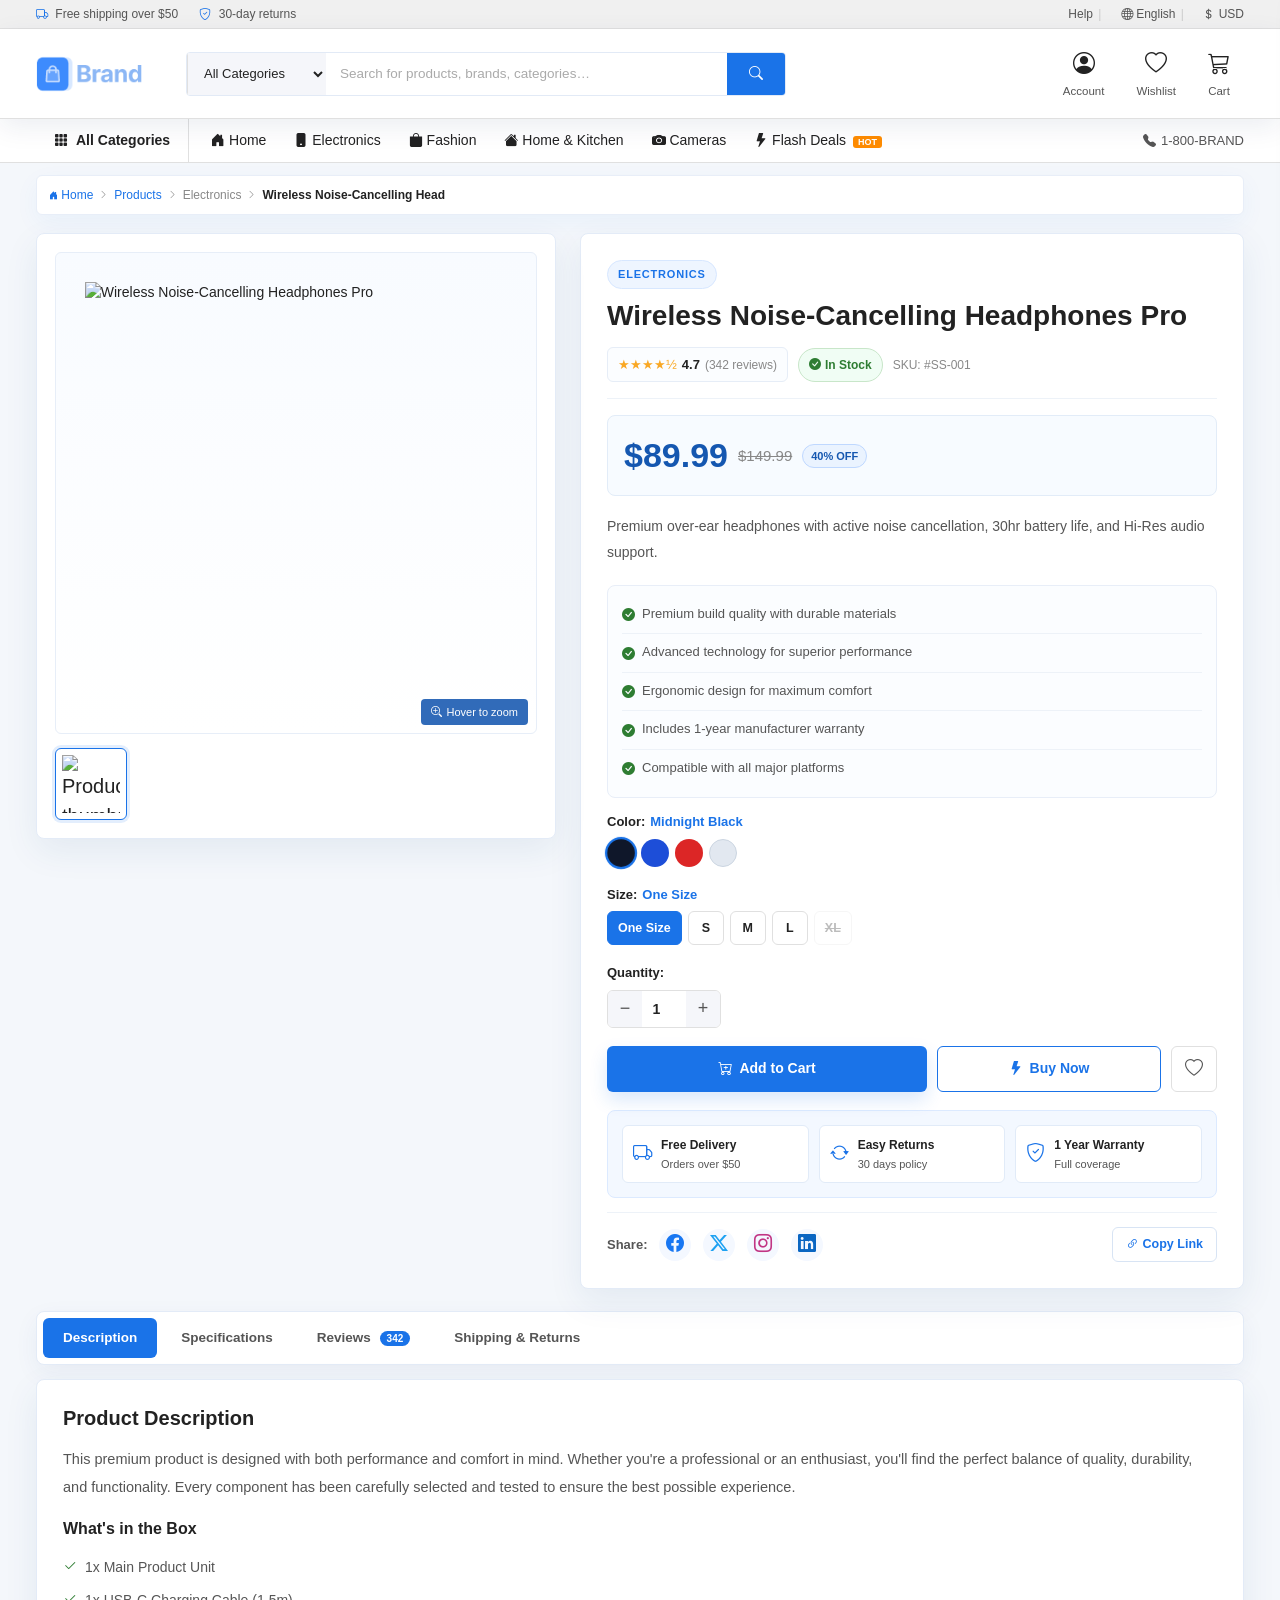
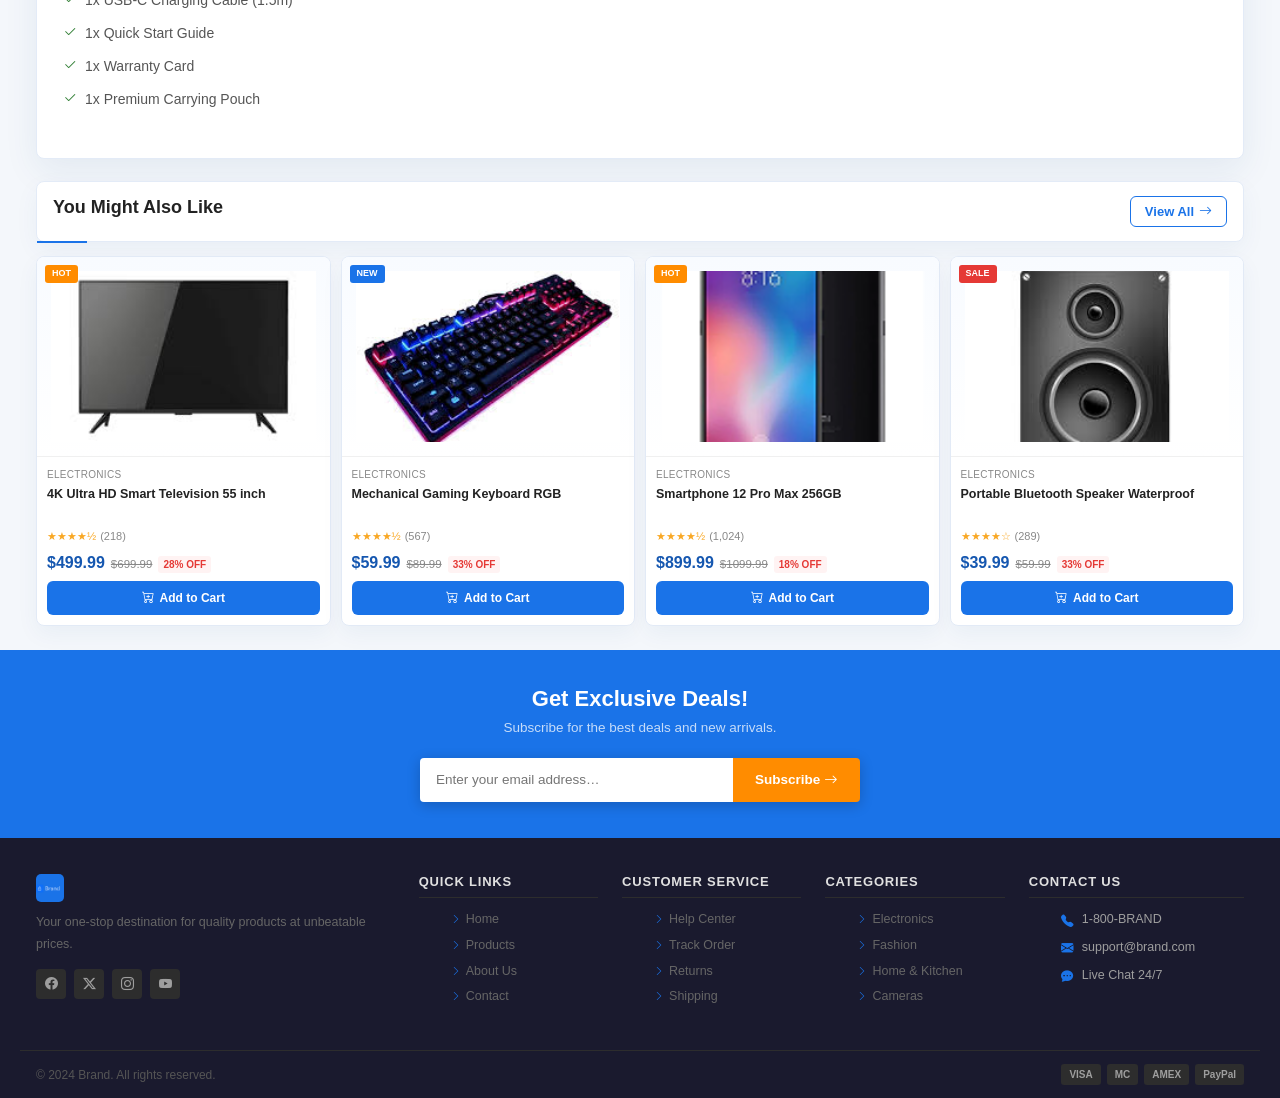
==== commit be354d96: "Enhance homepage UI and improve responsive layout" ====
--- a/product-detail.html
+++ b/product-detail.html
@@ -111,7 +111,7 @@
       <i class="bi bi-chevron-right"></i>
       <a href="products.html">Products</a>
       <i class="bi bi-chevron-right"></i>
-      <span id="detailCategory">Electronics</span>
+      <span id="breadcrumbCategory">Electronics</span>
       <i class="bi bi-chevron-right"></i>
       <span id="breadcrumbTitle" style="color:var(--text-dark);font-weight:600">Product</span>
     </div>
@@ -129,17 +129,13 @@
         <img src="assets/product-1.png" alt="Product" id="mainProductImg" />
         <div class="zoom-hint"><i class="bi bi-zoom-in"></i> Hover to zoom</div>
       </div>
-      <!--
-        HOW TO USE REAL IMAGES:
-        Replace the div#mainProductImg with:
-        <img src="images/product-1.jpg" alt="Product" id="mainProductImg" />
-        And thumb items too.
-      -->
 
       <!-- Thumbnail Row -->
-      <div class="thumb-item active" id="thumbMain">
-    <img id="thumbImg" src="" alt="">
-</div>
+      <div class="thumb-row">
+        <div class="thumb-item active" id="thumbMain">
+          <img id="thumbImg" src="" alt="Product thumbnail">
+        </div>
+      </div>
     </div>
 
     <!-- ======= RIGHT: PRODUCT INFO ======= -->
@@ -258,14 +254,13 @@
       </div>
 
       <!-- Share -->
-      <div style="display:flex;align-items:center;gap:10px;font-size:13px;color:var(--text-mid)">
+      <div class="share-row">
         <span><strong>Share:</strong></span>
         <a href="#" style="color:#1877f2;font-size:18px"><i class="bi bi-facebook"></i></a>
         <a href="#" style="color:#1da1f2;font-size:18px"><i class="bi bi-twitter-x"></i></a>
         <a href="#" style="color:#c13584;font-size:18px"><i class="bi bi-instagram"></i></a>
         <a href="#" style="color:#0a66c2;font-size:18px"><i class="bi bi-linkedin"></i></a>
-        <button onclick="navigator.clipboard.writeText(window.location.href); showToast('Link copied!','info')"
-                style="margin-left:auto;border:1.5px solid var(--border);border-radius:6px;padding:5px 12px;font-size:12.5px;font-weight:600;color:var(--text-mid);background:var(--bg)">
+        <button class="copy-link-btn" onclick="navigator.clipboard.writeText(window.location.href); showToast('Link copied!','info')">
           <i class="bi bi-link-45deg"></i> Copy Link
         </button>
       </div>
@@ -421,7 +416,7 @@
 
     <!-- Shipping Tab -->
     <div class="tab-pane" id="tabShipping">
-      <div style="display:grid;grid-template-columns:1fr 1fr;gap:24px">
+      <div class="shipping-grid">
         <div>
           <h4 style="font-weight:800;margin-bottom:14px;font-size:17px">
             <i class="bi bi-truck" style="color:var(--primary)"></i> Shipping Information
@@ -559,7 +554,7 @@
       </div>
     </div>
     <div class="footer-bottom">
-      <span>© 2024 SmartShop. All rights reserved.</span>
+      <span>© 2024 Brand. All rights reserved.</span>
       <div class="footer-payment-icons">
         <span class="pay-icon">VISA</span>
         <span class="pay-icon">MC</span>
@@ -576,4 +571,4 @@
   <script src="https://cdn.jsdelivr.net/npm/bootstrap@5.3.2/dist/js/bootstrap.bundle.min.js"></script>
   <script src="js/app.js"></script>
 </body>
-</html>+</html>
--- a/css/style.css
+++ b/css/style.css
@@ -1,5 +1,6 @@
 :root {
   --blue:         #1a73e8;
+  --primary:      #1a73e8;
   --blue-dark:    #1557b0;
   --blue-nav:     #2563eb;
   --teal:         #00b0a0;
@@ -10,8 +11,11 @@
   --bg:           #f5f6fa;
   --border:       #e0e0e0;
   --text:         #222222;
+  --text-dark:    #222222;
   --text-mid:     #555555;
   --text-light:   #888888;
+  --success:      #2e7d32;
+  --danger:       #e53935;
   --sidebar-bg:   #ffffff;
   --header-bg:    #ffffff;
   --nav-bg:       #ffffff;
@@ -1462,3 +1466,1003 @@
   object-fit: cover;
   opacity: 0.35;
 }
+
+/* ============================================================
+   PRODUCT DETAIL POLISH
+   ============================================================ */
+body[data-page="detail"] {
+  min-width: 0;
+  background: #f4f7fb;
+}
+
+body[data-page="detail"] .breadcrumb-wrap,
+body[data-page="detail"] .detail-layout,
+body[data-page="detail"] .detail-tabs,
+body[data-page="detail"] .related-section {
+  max-width: 1240px;
+}
+
+body[data-page="detail"] .breadcrumb {
+  background: #fff;
+  border: 1px solid #e8eef8;
+  border-radius: 6px;
+  padding: 10px 12px;
+  box-shadow: 0 8px 24px rgba(26, 115, 232, 0.05);
+}
+
+body[data-page="detail"] .detail-layout {
+  grid-template-columns: minmax(360px, 520px) minmax(0, 1fr);
+  gap: 24px;
+  margin: 18px auto 22px;
+}
+
+body[data-page="detail"] .product-gallery,
+body[data-page="detail"] .product-info-panel,
+body[data-page="detail"] .tab-pane.active {
+  border-color: #e3ebf7;
+  border-radius: 8px;
+  box-shadow: 0 12px 34px rgba(26, 72, 132, 0.08);
+}
+
+body[data-page="detail"] .product-gallery {
+  padding: 18px;
+  top: 96px;
+}
+
+body[data-page="detail"] .main-image-wrap {
+  background: linear-gradient(180deg, #f8fbff 0%, #ffffff 100%);
+  border-color: #e7eef8;
+  margin-bottom: 14px;
+}
+
+body[data-page="detail"] .main-image-wrap img {
+  width: 88%;
+  height: 88%;
+  max-height: none;
+  object-fit: contain;
+}
+
+body[data-page="detail"] .zoom-hint {
+  background: rgba(21, 87, 176, 0.88);
+  border-radius: 4px;
+  padding: 5px 10px;
+}
+
+body[data-page="detail"] .thumb-row {
+  justify-content: flex-start;
+  gap: 10px;
+}
+
+body[data-page="detail"] .thumb-item {
+  width: 72px;
+  height: 72px;
+  border-radius: 6px;
+  background: #fff;
+  border-color: #dfe8f5;
+  padding: 6px;
+}
+
+body[data-page="detail"] .thumb-item img {
+  width: 100%;
+  height: 100%;
+  object-fit: contain;
+}
+
+body[data-page="detail"] .thumb-item.active,
+body[data-page="detail"] .thumb-item:hover {
+  border-color: var(--blue);
+  box-shadow: 0 0 0 3px rgba(26, 115, 232, 0.12);
+}
+
+body[data-page="detail"] .product-info-panel {
+  padding: 26px;
+}
+
+body[data-page="detail"] .detail-category {
+  display: inline-flex;
+  align-items: center;
+  width: fit-content;
+  background: #eef5ff;
+  border: 1px solid #d7e7ff;
+  border-radius: 999px;
+  padding: 5px 10px;
+  margin-bottom: 10px;
+}
+
+body[data-page="detail"] .detail-title {
+  font-size: 28px;
+  line-height: 1.22;
+  letter-spacing: 0;
+  margin-bottom: 14px;
+}
+
+body[data-page="detail"] .detail-meta {
+  gap: 10px;
+  padding-bottom: 16px;
+  margin-bottom: 16px;
+  border-bottom-color: #edf2f8;
+}
+
+body[data-page="detail"] .detail-rating {
+  background: #fbfdff;
+  border: 1px solid #e6edf7;
+  border-radius: 6px;
+  padding: 7px 10px;
+}
+
+body[data-page="detail"] .detail-rating .stars,
+body[data-page="detail"] .reviews-score .stars,
+body[data-page="detail"] .card-rating .stars {
+  color: #f9a825;
+  letter-spacing: 0;
+}
+
+body[data-page="detail"] .in-stock-badge {
+  border-radius: 999px;
+  padding: 7px 10px;
+}
+
+body[data-page="detail"] .detail-price-wrap {
+  align-items: center;
+  background: #f7fbff;
+  border: 1px solid #e2ecf8;
+  border-radius: 8px;
+  padding: 14px 16px;
+  margin-bottom: 18px;
+}
+
+body[data-page="detail"] .detail-price {
+  color: var(--blue-dark);
+  font-size: 34px;
+}
+
+body[data-page="detail"] .detail-discount-badge {
+  background: #eaf3ff;
+  color: var(--blue-dark);
+  border: 1px solid #bfd8ff;
+  border-radius: 999px;
+}
+
+body[data-page="detail"] .product-features {
+  background: #fbfdff;
+  border: 1px solid #e8eef8;
+  border-radius: 8px;
+  padding: 10px 14px;
+}
+
+body[data-page="detail"] .product-features li {
+  padding: 8px 0;
+  font-size: 13px;
+  border-bottom-color: #edf2f8;
+}
+
+body[data-page="detail"] .option-group {
+  margin-bottom: 18px;
+}
+
+body[data-page="detail"] .color-dot {
+  width: 28px;
+  height: 28px;
+}
+
+body[data-page="detail"] .size-btn,
+body[data-page="detail"] .qty-selector,
+body[data-page="detail"] .btn-wishlist-detail,
+body[data-page="detail"] .copy-link-btn {
+  border-radius: 6px;
+}
+
+body[data-page="detail"] .detail-actions {
+  display: grid;
+  grid-template-columns: minmax(180px, 1fr) minmax(150px, 0.7fr) 46px;
+  gap: 10px;
+  margin-bottom: 18px;
+}
+
+body[data-page="detail"] .btn-add-cart,
+body[data-page="detail"] .btn-buy-now {
+  min-height: 46px;
+  border-radius: 6px;
+  box-shadow: 0 8px 18px rgba(26, 115, 232, 0.16);
+}
+
+body[data-page="detail"] .btn-buy-now {
+  background: #fff;
+  color: var(--blue);
+  border: 1.5px solid var(--blue);
+  box-shadow: none;
+}
+
+body[data-page="detail"] .btn-buy-now:hover {
+  background: #eef5ff;
+  color: var(--blue-dark);
+}
+
+body[data-page="detail"] .btn-wishlist-detail {
+  width: 46px;
+  height: 46px;
+}
+
+body[data-page="detail"] .delivery-strip {
+  background: #f3f8ff;
+  border: 1px solid #dceaff;
+  border-radius: 8px;
+  gap: 10px;
+  padding: 14px;
+}
+
+body[data-page="detail"] .delivery-item {
+  background: #fff;
+  border: 1px solid #e1ebf8;
+  border-radius: 6px;
+  padding: 10px;
+  gap: 9px;
+  min-width: 0;
+}
+
+body[data-page="detail"] .delivery-item i {
+  font-size: 19px;
+}
+
+body[data-page="detail"] .delivery-item strong {
+  color: var(--text);
+  font-size: 12px;
+}
+
+body[data-page="detail"] .delivery-item span {
+  color: var(--text-mid);
+  display: block;
+  font-size: 11px;
+  margin-top: 2px;
+}
+
+.share-row {
+  display: flex;
+  align-items: center;
+  gap: 12px;
+  color: var(--text-mid);
+  font-size: 13px;
+  border-top: 1px solid #edf2f8;
+  padding-top: 14px;
+}
+
+.share-row a {
+  display: inline-flex;
+  align-items: center;
+  justify-content: center;
+  width: 32px;
+  height: 32px;
+  border-radius: 50%;
+  background: #f4f8ff;
+  transition: transform 0.15s, background 0.15s;
+}
+
+.share-row a:hover {
+  background: #e8f1ff;
+  transform: translateY(-1px);
+}
+
+.copy-link-btn {
+  margin-left: auto;
+  border: 1.5px solid #d8e4f4;
+  padding: 7px 13px;
+  font-size: 12.5px;
+  font-weight: 700;
+  color: var(--blue);
+  background: #fff;
+}
+
+.copy-link-btn:hover {
+  background: #eef5ff;
+  border-color: var(--blue);
+}
+
+body[data-page="detail"] .tabs-nav {
+  background: #fff;
+  border: 1px solid #e3ebf7;
+  border-radius: 8px;
+  padding: 6px;
+  gap: 4px;
+  overflow-x: auto;
+  box-shadow: 0 8px 24px rgba(26, 72, 132, 0.06);
+}
+
+body[data-page="detail"] .tab-btn {
+  border: 0;
+  border-radius: 6px;
+  margin-bottom: 0;
+  white-space: nowrap;
+}
+
+body[data-page="detail"] .tab-btn.active {
+  background: var(--blue);
+  color: #fff;
+}
+
+body[data-page="detail"] .tab-btn.active span {
+  background: #fff !important;
+  color: var(--blue) !important;
+}
+
+body[data-page="detail"] .tab-pane.active {
+  padding: 26px;
+}
+
+body[data-page="detail"] .spec-table {
+  border: 1px solid #e8eef8;
+  border-radius: 8px;
+  overflow: hidden;
+  border-collapse: separate;
+  border-spacing: 0;
+}
+
+body[data-page="detail"] .spec-table td {
+  padding: 13px 16px;
+  border-bottom: 1px solid #edf2f8;
+}
+
+body[data-page="detail"] .spec-table tr:last-child td {
+  border-bottom: 0;
+}
+
+body[data-page="detail"] .reviews-summary {
+  display: grid;
+  grid-template-columns: 150px minmax(220px, 1fr) auto;
+  align-items: center;
+  background: #f7fbff;
+  border: 1px solid #e2ecf8;
+  border-radius: 8px;
+  padding: 18px;
+}
+
+body[data-page="detail"] .reviews-score {
+  border-radius: 8px;
+  background: linear-gradient(135deg, var(--blue-dark), var(--blue));
+}
+
+body[data-page="detail"] .review-card {
+  background: #fff;
+  border: 1px solid #edf2f8;
+  border-radius: 8px;
+  padding: 16px;
+  margin-top: 12px;
+}
+
+.shipping-grid {
+  display: grid;
+  grid-template-columns: 1fr 1fr;
+  gap: 24px;
+}
+
+body[data-page="detail"] .related-section {
+  margin-top: 22px;
+}
+
+body[data-page="detail"] .related-section .section-header {
+  background: #fff;
+  border: 1px solid #e3ebf7;
+  border-radius: 8px;
+  padding: 14px 16px;
+  box-shadow: 0 8px 24px rgba(26, 72, 132, 0.05);
+}
+
+@media (max-width: 1180px) {
+  body[data-page="detail"] .detail-layout {
+    grid-template-columns: 42% minmax(0, 1fr);
+  }
+
+  body[data-page="detail"] .delivery-strip,
+  body[data-page="detail"] .reviews-summary {
+    grid-template-columns: 1fr;
+  }
+}
+
+@media (max-width: 860px) {
+  body[data-page="detail"] .detail-layout {
+    grid-template-columns: 1fr;
+  }
+
+  body[data-page="detail"] .product-gallery {
+    position: static;
+  }
+
+  body[data-page="detail"] .detail-actions,
+  .shipping-grid {
+    grid-template-columns: 1fr;
+  }
+
+  body[data-page="detail"] .btn-wishlist-detail {
+    width: 100%;
+  }
+}
+
+/* ============================================================
+   FULL SITE PROFESSIONAL POLISH
+   ============================================================ */
+body {
+  min-width: 0;
+  background: #f4f7fb;
+}
+
+.header-inner,
+.nav-bar .container-fluid,
+.top-bar .container-fluid,
+.hero-section,
+.features-bar .container-fluid,
+.section-wrap,
+.footer-grid,
+.footer-bottom,
+.shop-layout,
+.shop-promise-strip {
+  max-width: 1240px;
+}
+
+.main-header {
+  box-shadow: 0 8px 26px rgba(15, 43, 86, 0.08);
+}
+
+.header-search .search-wrap,
+.shop-toolbar,
+.filter-sidebar,
+.product-card,
+.newsletter-inner {
+  border-color: #e2eaf6;
+}
+
+.hero-section {
+  margin-top: 18px;
+  border: 1px solid #e3ebf7;
+  border-radius: 8px;
+  overflow: hidden;
+  box-shadow: 0 14px 36px rgba(26, 72, 132, 0.08);
+}
+
+.hero-banner .hero-text {
+  max-width: 390px;
+}
+
+.hero-title {
+  letter-spacing: 0;
+}
+
+.hero-cta,
+.view-all-btn,
+.add-to-cart-btn,
+.checkout-btn,
+.join-btn {
+  border-radius: 6px;
+}
+
+.features-bar {
+  margin-top: 18px;
+  border-color: #e4edf9;
+  box-shadow: 0 8px 24px rgba(26, 72, 132, 0.05);
+}
+
+.compact-header {
+  align-items: center;
+}
+
+.category-card-grid {
+  display: grid;
+  grid-template-columns: repeat(6, 1fr);
+  gap: 12px;
+}
+
+.category-card {
+  min-height: 174px;
+  background: #fff;
+  border: 1px solid #e2eaf6;
+  border-radius: 8px;
+  padding: 14px 12px;
+  display: flex;
+  flex-direction: column;
+  align-items: center;
+  justify-content: space-between;
+  text-align: center;
+  transition: transform 0.18s, box-shadow 0.18s, border-color 0.18s;
+}
+
+.category-card:hover {
+  transform: translateY(-3px);
+  border-color: #bad4fb;
+  box-shadow: 0 12px 28px rgba(26, 72, 132, 0.1);
+}
+
+.category-card img {
+  width: 100%;
+  height: 92px;
+  object-fit: contain;
+  padding: 4px;
+}
+
+.category-card span {
+  color: var(--text);
+  font-size: 14px;
+  font-weight: 800;
+}
+
+.category-card small {
+  color: var(--text-light);
+  font-size: 11.5px;
+}
+
+.deal-strip {
+  background: linear-gradient(135deg, #0f4fa8, #1a73e8);
+  color: #fff;
+  border-radius: 8px;
+  padding: 22px 24px;
+  display: grid;
+  grid-template-columns: minmax(260px, 1fr) auto auto;
+  gap: 24px;
+  align-items: center;
+  box-shadow: 0 16px 36px rgba(26, 115, 232, 0.18);
+}
+
+.eyebrow {
+  color: var(--blue);
+  font-size: 11px;
+  font-weight: 900;
+  letter-spacing: 0.9px;
+  text-transform: uppercase;
+}
+
+.deal-strip .eyebrow {
+  color: rgba(255,255,255,0.78);
+}
+
+.deal-strip h2,
+.confidence-copy h2 {
+  letter-spacing: 0;
+}
+
+.deal-strip h2 {
+  font-size: 24px;
+  font-weight: 900;
+  margin: 4px 0 6px;
+}
+
+.deal-strip p {
+  color: rgba(255,255,255,0.78);
+  margin: 0;
+}
+
+.deal-countdown {
+  display: flex;
+  gap: 8px;
+}
+
+.deal-countdown div {
+  min-width: 76px;
+  background: rgba(255,255,255,0.12);
+  border: 1px solid rgba(255,255,255,0.24);
+  border-radius: 8px;
+  padding: 9px 10px;
+  text-align: center;
+}
+
+.deal-countdown strong {
+  display: block;
+  font-size: 22px;
+  line-height: 1;
+}
+
+.deal-countdown span {
+  color: rgba(255,255,255,0.75);
+  font-size: 11px;
+}
+
+.deal-strip-btn {
+  background: #fff;
+  color: var(--blue-dark);
+  border-radius: 6px;
+  padding: 11px 18px;
+  font-weight: 900;
+  display: inline-flex;
+  align-items: center;
+  gap: 8px;
+  white-space: nowrap;
+}
+
+.promo-banner,
+.wide-promo-card {
+  border-radius: 8px;
+  box-shadow: 0 12px 30px rgba(26, 72, 132, 0.08);
+}
+
+.promo-icon,
+.wp-img {
+  display: none;
+}
+
+.promo-banner::after,
+.wide-promo-card::after {
+  content: '';
+  position: absolute;
+  right: 12px;
+  bottom: 8px;
+  width: 110px;
+  height: 110px;
+  background-repeat: no-repeat;
+  background-position: center;
+  background-size: contain;
+  opacity: 0.42;
+}
+
+.promo-banner-1::after { background-image: url('../assets/product-6.png'); }
+.promo-banner-2::after { background-image: url('../assets/product-1.png'); }
+.promo-banner-3::after { background-image: url('../assets/product-10.png'); }
+.wide-promo-card-1::after { background-image: url('../assets/product-4.png'); width: 160px; height: 160px; opacity: 0.32; }
+.wide-promo-card-2::after { background-image: url('../assets/product-3.png'); width: 160px; height: 160px; opacity: 0.32; }
+
+.product-card {
+  border-radius: 8px;
+  box-shadow: 0 8px 22px rgba(26, 72, 132, 0.05);
+}
+
+.card-image {
+  background: linear-gradient(180deg, #f8fbff, #fff);
+}
+
+.card-title {
+  min-height: 38px;
+}
+
+.price-current {
+  color: var(--blue-dark);
+}
+
+.store-confidence .confidence-panel {
+  background: #fff;
+  border: 1px solid #e2eaf6;
+  border-radius: 8px;
+  padding: 24px;
+  display: grid;
+  grid-template-columns: minmax(260px, 0.8fr) 1.2fr;
+  gap: 24px;
+  box-shadow: 0 14px 34px rgba(26, 72, 132, 0.08);
+}
+
+.confidence-copy h2 {
+  font-size: 28px;
+  font-weight: 900;
+  line-height: 1.18;
+  margin: 6px 0 10px;
+}
+
+.confidence-copy p {
+  color: var(--text-mid);
+  line-height: 1.7;
+  margin: 0;
+}
+
+.confidence-grid {
+  display: grid;
+  grid-template-columns: repeat(2, 1fr);
+  gap: 12px;
+}
+
+.confidence-grid div {
+  background: #f7fbff;
+  border: 1px solid #e3edf9;
+  border-radius: 8px;
+  padding: 16px;
+}
+
+.confidence-grid i {
+  color: var(--blue);
+  font-size: 22px;
+  margin-bottom: 10px;
+  display: block;
+}
+
+.confidence-grid strong,
+.confidence-grid span {
+  display: block;
+}
+
+.confidence-grid strong {
+  color: var(--text);
+  font-weight: 900;
+  margin-bottom: 4px;
+}
+
+.confidence-grid span {
+  color: var(--text-mid);
+  font-size: 12.5px;
+  line-height: 1.5;
+}
+
+.newsletter-section {
+  margin-top: 24px;
+}
+
+.newsletter-note {
+  display: flex;
+  align-items: center;
+  justify-content: center;
+  gap: 6px;
+}
+
+.cart-item-img {
+  overflow: hidden;
+}
+
+.cart-item-img img {
+  width: 100%;
+  height: 100%;
+  object-fit: contain;
+  padding: 4px;
+}
+
+.shop-promise-strip {
+  margin: 16px auto 0;
+  padding: 0 16px;
+  display: grid;
+  grid-template-columns: repeat(3, 1fr);
+  gap: 12px;
+}
+
+.shop-promise-strip div,
+.listing-feature-strip {
+  background: #fff;
+  border: 1px solid #e2eaf6;
+  border-radius: 8px;
+  box-shadow: 0 10px 28px rgba(26, 72, 132, 0.06);
+}
+
+.shop-promise-strip div {
+  padding: 14px 16px;
+  display: grid;
+  grid-template-columns: 38px 1fr;
+  column-gap: 10px;
+  align-items: center;
+}
+
+.shop-promise-strip i {
+  grid-row: span 2;
+  width: 38px;
+  height: 38px;
+  border-radius: 50%;
+  background: #eef5ff;
+  color: var(--blue);
+  display: flex;
+  align-items: center;
+  justify-content: center;
+  font-size: 18px;
+}
+
+.shop-promise-strip strong {
+  font-size: 13px;
+  font-weight: 900;
+}
+
+.shop-promise-strip span {
+  color: var(--text-light);
+  font-size: 12px;
+}
+
+.listing-feature-strip {
+  padding: 18px 20px;
+  margin-bottom: 14px;
+  display: flex;
+  justify-content: space-between;
+  gap: 18px;
+  align-items: center;
+  overflow: hidden;
+}
+
+.listing-feature-copy strong {
+  display: block;
+  color: var(--text);
+  font-size: 20px;
+  font-weight: 900;
+  margin: 4px 0;
+}
+
+.listing-feature-copy p {
+  color: var(--text-mid);
+  margin: 0;
+}
+
+.listing-feature-images {
+  display: flex;
+  align-items: center;
+  gap: 8px;
+}
+
+.listing-feature-images img {
+  width: 76px;
+  height: 76px;
+  object-fit: contain;
+  background: #f7fbff;
+  border: 1px solid #e2eaf6;
+  border-radius: 8px;
+  padding: 8px;
+}
+
+.filter-chip {
+  background: #eff6ff;
+  color: #1d4ed8;
+  padding: 6px 12px;
+  border-radius: 999px;
+  font-size: 12.5px;
+  font-weight: 800;
+  border: 1px solid #bfdbfe;
+}
+
+.product-list-view {
+  grid-template-columns: 1fr;
+}
+
+.product-list-view .product-card {
+  display: grid;
+  grid-template-columns: 180px 1fr 180px;
+  align-items: center;
+}
+
+.product-list-view .card-image {
+  height: 170px !important;
+  border-bottom: 0;
+  border-right: 1px solid #eef2f7;
+}
+
+.product-list-view .card-title {
+  min-height: 0;
+  font-size: 16px;
+}
+
+.product-list-view .card-footer-action {
+  padding: 16px;
+}
+
+@media (max-width: 1100px) {
+  .hero-section {
+    grid-template-columns: 190px 1fr;
+  }
+
+  .hero-right {
+    display: none;
+  }
+
+  .category-card-grid {
+    grid-template-columns: repeat(3, 1fr);
+  }
+
+  .products-grid,
+  .products-grid.cols-4 {
+    grid-template-columns: repeat(3, 1fr);
+  }
+}
+
+@media (max-width: 820px) {
+  .top-bar,
+  .nav-bar-right,
+  .categories-sidebar,
+  .feature-divider {
+    display: none;
+  }
+
+  .header-inner,
+  .nav-bar .container-fluid,
+  .features-bar .container-fluid,
+  .section-header,
+  .shop-toolbar,
+  .listing-feature-strip {
+    flex-wrap: wrap;
+  }
+
+  .header-inner {
+    gap: 12px;
+  }
+
+  .header-search {
+    order: 3;
+    flex-basis: 100%;
+    max-width: none;
+  }
+
+  .header-actions {
+    gap: 2px;
+  }
+
+  .header-action-btn {
+    padding: 6px 8px;
+  }
+
+  .hero-section,
+  .shop-layout,
+  .store-confidence .confidence-panel {
+    grid-template-columns: 1fr;
+  }
+
+  .hero-section {
+    min-height: auto;
+  }
+
+  .hero-banner {
+    min-height: 330px !important;
+  }
+
+  .features-bar .container-fluid,
+  .shop-promise-strip,
+  .deal-strip,
+  .wide-promo,
+  .confidence-grid {
+    grid-template-columns: 1fr;
+  }
+
+  .features-bar .container-fluid {
+    display: grid;
+    gap: 12px;
+  }
+
+  .deal-strip {
+    text-align: left;
+  }
+
+  .deal-countdown {
+    flex-wrap: wrap;
+  }
+
+  .category-card-grid,
+  .products-grid,
+  .products-grid.cols-4,
+  .products-grid.cols-3 {
+    grid-template-columns: repeat(2, 1fr);
+  }
+
+  .promo-grid,
+  .footer-grid {
+    grid-template-columns: 1fr;
+  }
+
+  .shop-layout {
+    margin-top: 14px;
+  }
+
+  .filter-sidebar {
+    position: static;
+  }
+
+  .product-list-view .product-card {
+    grid-template-columns: 1fr;
+  }
+
+  .product-list-view .card-image {
+    height: 220px !important;
+    border-right: 0;
+    border-bottom: 1px solid #eef2f7;
+  }
+}
+
+@media (max-width: 540px) {
+  .logo {
+    min-width: auto;
+  }
+
+  .logo img {
+    height: 30px;
+  }
+
+  .header-action-btn span,
+  .search-category {
+    display: none;
+  }
+
+  .category-card-grid,
+  .products-grid,
+  .products-grid.cols-4,
+  .products-grid.cols-3 {
+    grid-template-columns: 1fr;
+  }
+
+  .category-card {
+    min-height: 150px;
+  }
+
+  .footer-bottom {
+    flex-direction: column;
+    gap: 10px;
+  }
+}
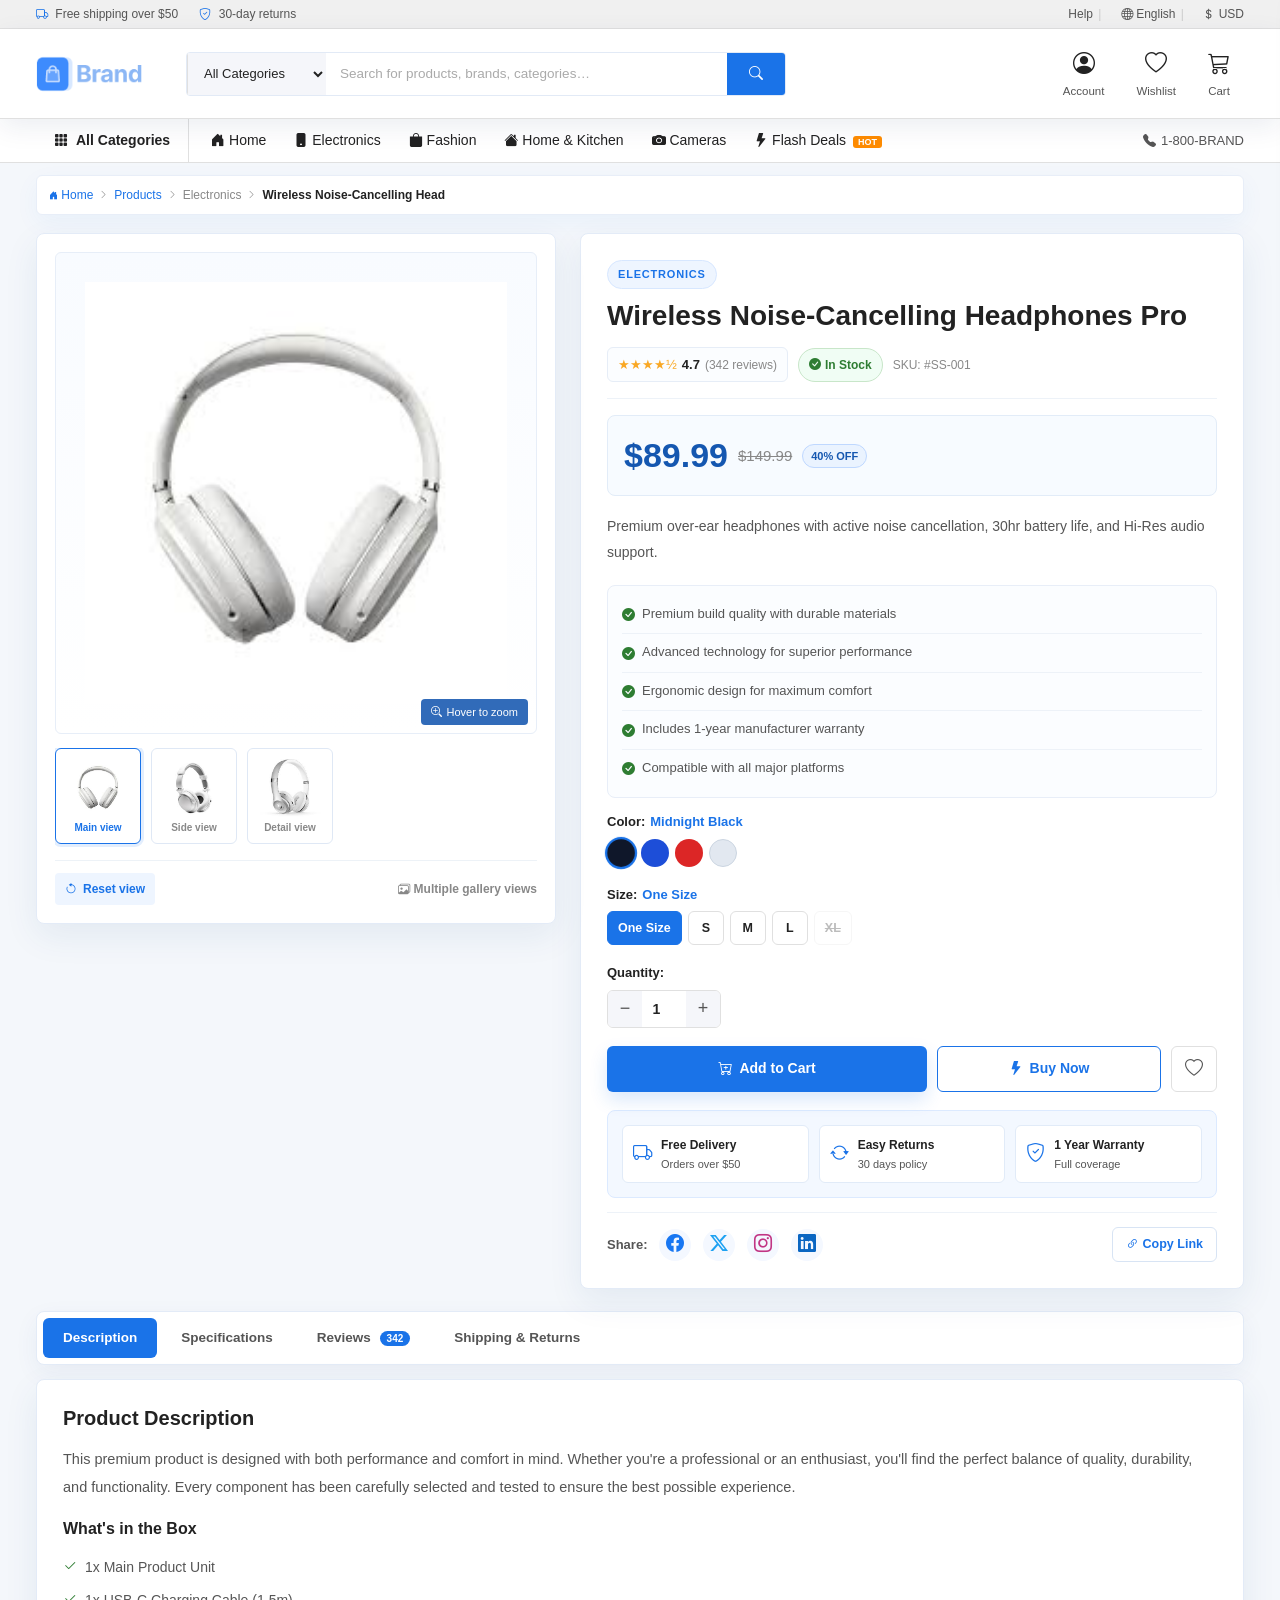
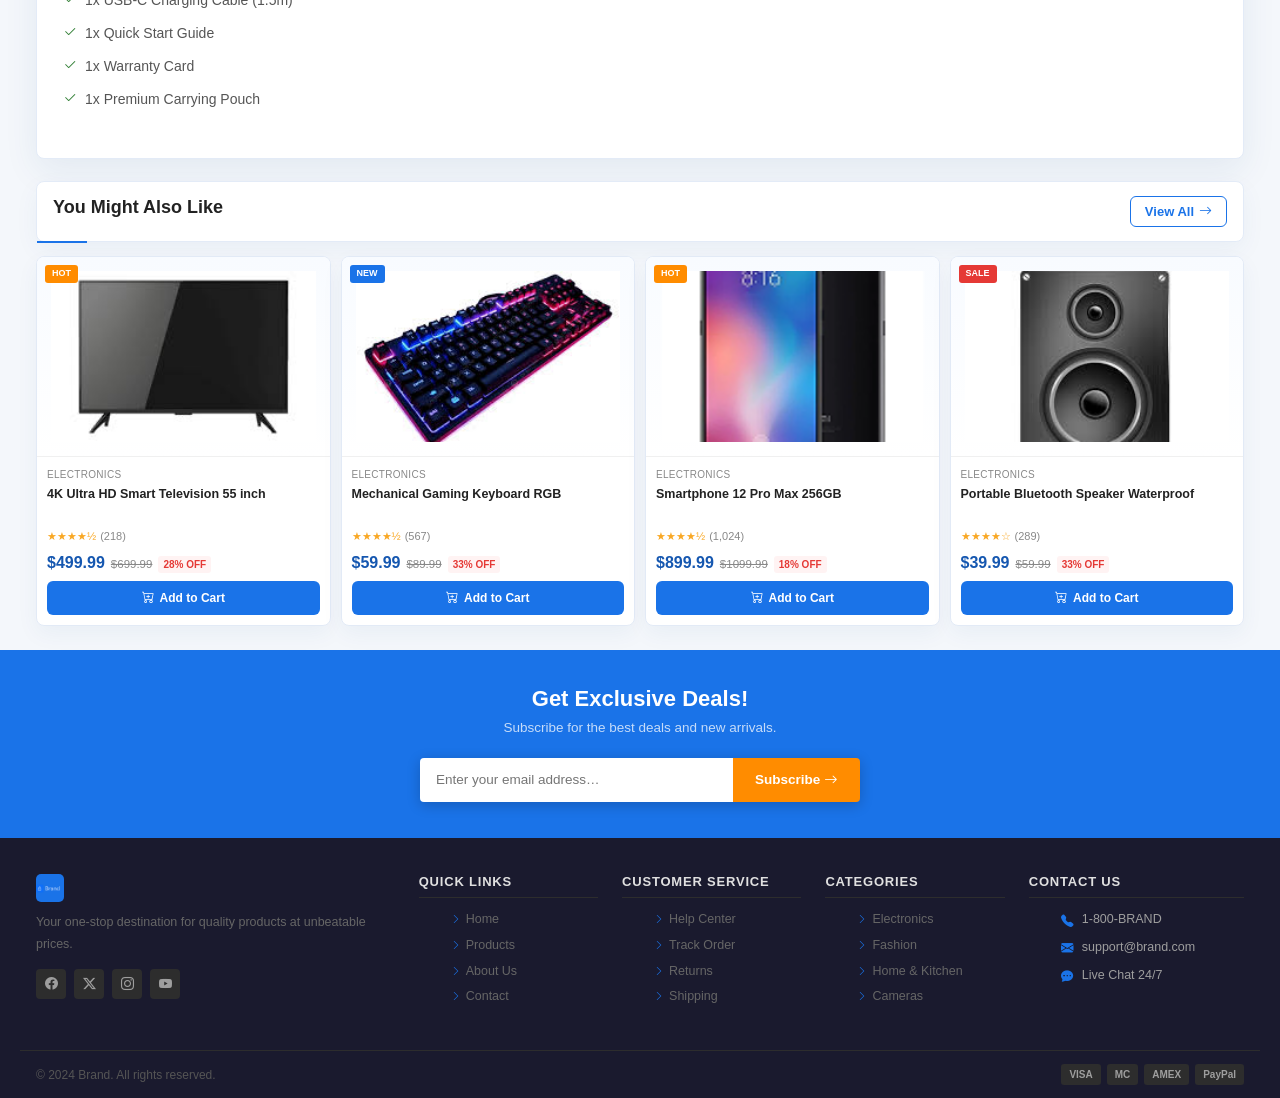
==== commit 8aa455f5: "Add product detail gallery with thumbnails and hover zoom" ====
--- a/product-detail.html
+++ b/product-detail.html
@@ -125,16 +125,22 @@
     <!-- ======= LEFT: PRODUCT GALLERY ======= -->
     <div class="product-gallery">
       <!-- Main Image -->
-      <div class="main-image-wrap">
+      <div class="main-image-wrap" id="mainImageWrap">
         <img src="assets/product-1.png" alt="Product" id="mainProductImg" />
+        <div class="zoom-lens" id="zoomLens"></div>
         <div class="zoom-hint"><i class="bi bi-zoom-in"></i> Hover to zoom</div>
       </div>
 
       <!-- Thumbnail Row -->
-      <div class="thumb-row">
-        <div class="thumb-item active" id="thumbMain">
-          <img id="thumbImg" src="" alt="Product thumbnail">
-        </div>
+      <div class="thumb-row" id="thumbRow">
+        <!-- Rendered by app.js -->
+      </div>
+
+      <div class="gallery-tools">
+        <button type="button" id="resetGalleryBtn">
+          <i class="bi bi-arrow-counterclockwise"></i> Reset view
+        </button>
+        <span><i class="bi bi-images"></i> Multiple gallery views</span>
       </div>
     </div>
 
--- a/css/style.css
+++ b/css/style.css
@@ -814,6 +814,28 @@
 .product-card:hover .wishlist-btn { opacity: 1; }
 .wishlist-btn:hover, .wishlist-btn.active { color: #e53935; border-color: #e53935; opacity: 1; }
 
+.quick-view-btn {
+  position: absolute;
+  top: 44px;
+  right: 8px;
+  z-index: 2;
+  width: 28px;
+  height: 28px;
+  border-radius: 50%;
+  border: 1px solid var(--border);
+  background: #fff;
+  color: var(--blue);
+  display: flex;
+  align-items: center;
+  justify-content: center;
+  font-size: 13px;
+  opacity: 0;
+  box-shadow: var(--shadow);
+  transition: opacity 0.2s, border-color 0.2s, color 0.2s;
+}
+.product-card:hover .quick-view-btn { opacity: 1; }
+.quick-view-btn:hover { border-color: var(--blue); color: var(--blue-dark); }
+
 .card-image {
   background: #fafafa;
   aspect-ratio: 1/1;
@@ -1113,6 +1135,169 @@
 .checkout-btn:hover { background: var(--blue-dark); }
 .continue-shopping { display: block; text-align: center; color: var(--blue); font-size: 12.5px; font-weight: 600; margin-top: 8px; cursor: pointer; }
 
+.wishlist-drawer {
+  position: fixed;
+  top: 0;
+  right: -390px;
+  width: 370px;
+  height: 100vh;
+  background: var(--white);
+  z-index: 2002;
+  display: flex;
+  flex-direction: column;
+  box-shadow: -4px 0 20px rgba(0,0,0,0.14);
+  transition: right 0.3s ease;
+}
+.wishlist-drawer.open { right: 0; }
+.wishlist-head {
+  display: flex;
+  justify-content: space-between;
+  align-items: center;
+  padding: 14px 16px;
+  background: #e53935;
+  color: #fff;
+}
+.wishlist-head h3 { font-size: 16px; font-weight: 800; display: flex; align-items: center; gap: 8px; }
+.close-wishlist {
+  width: 30px;
+  height: 30px;
+  border-radius: 50%;
+  background: rgba(255,255,255,0.18);
+  color: #fff;
+  display: flex;
+  align-items: center;
+  justify-content: center;
+}
+.wishlist-items { flex: 1; overflow-y: auto; padding: 14px; }
+.wishlist-item {
+  display: grid;
+  grid-template-columns: 72px 1fr;
+  gap: 12px;
+  padding: 12px 0;
+  border-bottom: 1px solid #eef2f7;
+}
+.wishlist-item img {
+  width: 72px;
+  height: 72px;
+  object-fit: cover;
+  border: 1px solid var(--border);
+  border-radius: 6px;
+  background: #f7fbff;
+}
+.wishlist-item-info strong {
+  display: block;
+  font-size: 13px;
+  line-height: 1.35;
+  color: var(--text);
+  margin-bottom: 4px;
+}
+.wishlist-item-info span {
+  color: #e53935;
+  font-weight: 800;
+  font-size: 14px;
+}
+.wishlist-actions {
+  display: flex;
+  gap: 8px;
+  margin-top: 8px;
+}
+.wishlist-actions button {
+  background: #eef5ff;
+  color: var(--blue);
+  border-radius: 4px;
+  padding: 6px 9px;
+  font-size: 12px;
+  font-weight: 800;
+}
+.wishlist-actions button:last-child {
+  background: #fff3f3;
+  color: #e53935;
+}
+
+.quick-view-modal {
+  position: fixed;
+  inset: 0;
+  z-index: 3000;
+  background: rgba(15,23,42,0.58);
+  display: none;
+  align-items: center;
+  justify-content: center;
+  padding: 22px;
+}
+.quick-view-modal.open { display: flex; }
+.quick-view-panel {
+  width: min(820px, 100%);
+  background: #fff;
+  border-radius: 8px;
+  position: relative;
+  box-shadow: 0 24px 60px rgba(0,0,0,0.28);
+  overflow: hidden;
+}
+.quick-view-close {
+  position: absolute;
+  top: 12px;
+  right: 12px;
+  z-index: 1;
+  width: 34px;
+  height: 34px;
+  border-radius: 50%;
+  background: #f1f5f9;
+  color: var(--text);
+  display: flex;
+  align-items: center;
+  justify-content: center;
+}
+.quick-view-body {
+  display: grid;
+  grid-template-columns: 46% 1fr;
+  gap: 22px;
+  padding: 24px;
+}
+.quick-view-image {
+  min-height: 330px;
+  background: #f8fafc;
+  border: 1px solid #e2eaf6;
+  border-radius: 8px;
+  display: flex;
+  align-items: center;
+  justify-content: center;
+  overflow: hidden;
+}
+.quick-view-image img {
+  width: 100%;
+  height: 100%;
+  object-fit: cover;
+}
+.quick-view-info {
+  display: flex;
+  flex-direction: column;
+  gap: 12px;
+  padding-right: 28px;
+}
+.quick-view-info h2 {
+  font-size: 22px;
+  font-weight: 900;
+  line-height: 1.25;
+  color: var(--text);
+}
+.quick-view-info p {
+  color: var(--text-mid);
+  line-height: 1.7;
+  margin: 0;
+}
+.quick-view-actions {
+  display: grid;
+  grid-template-columns: 1fr auto;
+  gap: 12px;
+  align-items: center;
+  margin-top: auto;
+}
+.quick-view-actions a {
+  color: var(--blue);
+  font-weight: 800;
+  white-space: nowrap;
+}
+
 /* ============================================================
    TOAST
    ============================================================ */
@@ -1522,6 +1707,26 @@
   object-fit: contain;
 }
 
+body[data-page="detail"] .zoom-lens {
+  position: absolute;
+  width: 145px;
+  height: 145px;
+  border: 2px solid #fff;
+  border-radius: 50%;
+  background-repeat: no-repeat;
+  background-size: 260%;
+  box-shadow: 0 10px 34px rgba(15, 23, 42, 0.28);
+  opacity: 0;
+  pointer-events: none;
+  transform: translate(-50%, -50%) scale(0.94);
+  transition: opacity 0.16s ease, transform 0.16s ease;
+}
+
+body[data-page="detail"] .zoom-lens.active {
+  opacity: 1;
+  transform: translate(-50%, -50%) scale(1);
+}
+
 body[data-page="detail"] .zoom-hint {
   background: rgba(21, 87, 176, 0.88);
   border-radius: 4px;
@@ -1531,27 +1736,70 @@
 body[data-page="detail"] .thumb-row {
   justify-content: flex-start;
   gap: 10px;
+  overflow-x: auto;
+  padding-bottom: 4px;
 }
 
 body[data-page="detail"] .thumb-item {
-  width: 72px;
-  height: 72px;
+  width: 86px;
+  min-width: 86px;
+  min-height: 96px;
   border-radius: 6px;
   background: #fff;
   border-color: #dfe8f5;
   padding: 6px;
+  flex-direction: column;
+  gap: 5px;
 }
 
 body[data-page="detail"] .thumb-item img {
   width: 100%;
-  height: 100%;
+  height: 58px;
   object-fit: contain;
+}
+
+body[data-page="detail"] .thumb-item span {
+  color: var(--text-light);
+  font-size: 10px;
+  font-weight: 800;
+  line-height: 1.1;
+  text-align: center;
 }
 
 body[data-page="detail"] .thumb-item.active,
 body[data-page="detail"] .thumb-item:hover {
   border-color: var(--blue);
   box-shadow: 0 0 0 3px rgba(26, 115, 232, 0.12);
+}
+
+body[data-page="detail"] .thumb-item.active span,
+body[data-page="detail"] .thumb-item:hover span {
+  color: var(--blue);
+}
+
+.gallery-tools {
+  margin-top: 12px;
+  padding-top: 12px;
+  border-top: 1px solid #edf2f7;
+  display: flex;
+  align-items: center;
+  justify-content: space-between;
+  gap: 10px;
+  color: var(--text-light);
+  font-size: 12px;
+  font-weight: 700;
+}
+
+.gallery-tools button {
+  background: #eef5ff;
+  color: var(--blue);
+  border-radius: 4px;
+  padding: 7px 10px;
+  font-size: 12px;
+  font-weight: 800;
+  display: inline-flex;
+  align-items: center;
+  gap: 6px;
 }
 
 body[data-page="detail"] .product-info-panel {
@@ -1864,6 +2112,10 @@
 
   body[data-page="detail"] .product-gallery {
     position: static;
+  }
+
+  body[data-page="detail"] .zoom-lens {
+    display: none;
   }
 
   body[data-page="detail"] .detail-actions,
@@ -2434,6 +2686,25 @@
     border-right: 0;
     border-bottom: 1px solid #eef2f7;
   }
+
+  .quick-view-body {
+    grid-template-columns: 1fr;
+    max-height: 86vh;
+    overflow-y: auto;
+  }
+
+  .quick-view-image {
+    min-height: 260px;
+  }
+
+  .quick-view-info {
+    padding-right: 0;
+  }
+
+  .wishlist-btn,
+  .quick-view-btn {
+    opacity: 1;
+  }
 }
 
 @media (max-width: 540px) {
@@ -2465,4 +2736,22 @@
     flex-direction: column;
     gap: 10px;
   }
-}
+
+  .cart-sidebar,
+  .wishlist-drawer {
+    width: 100%;
+    right: -100%;
+  }
+
+  .quick-view-modal {
+    padding: 12px;
+  }
+
+  .quick-view-body {
+    padding: 18px;
+  }
+
+  .quick-view-actions {
+    grid-template-columns: 1fr;
+  }
+}
